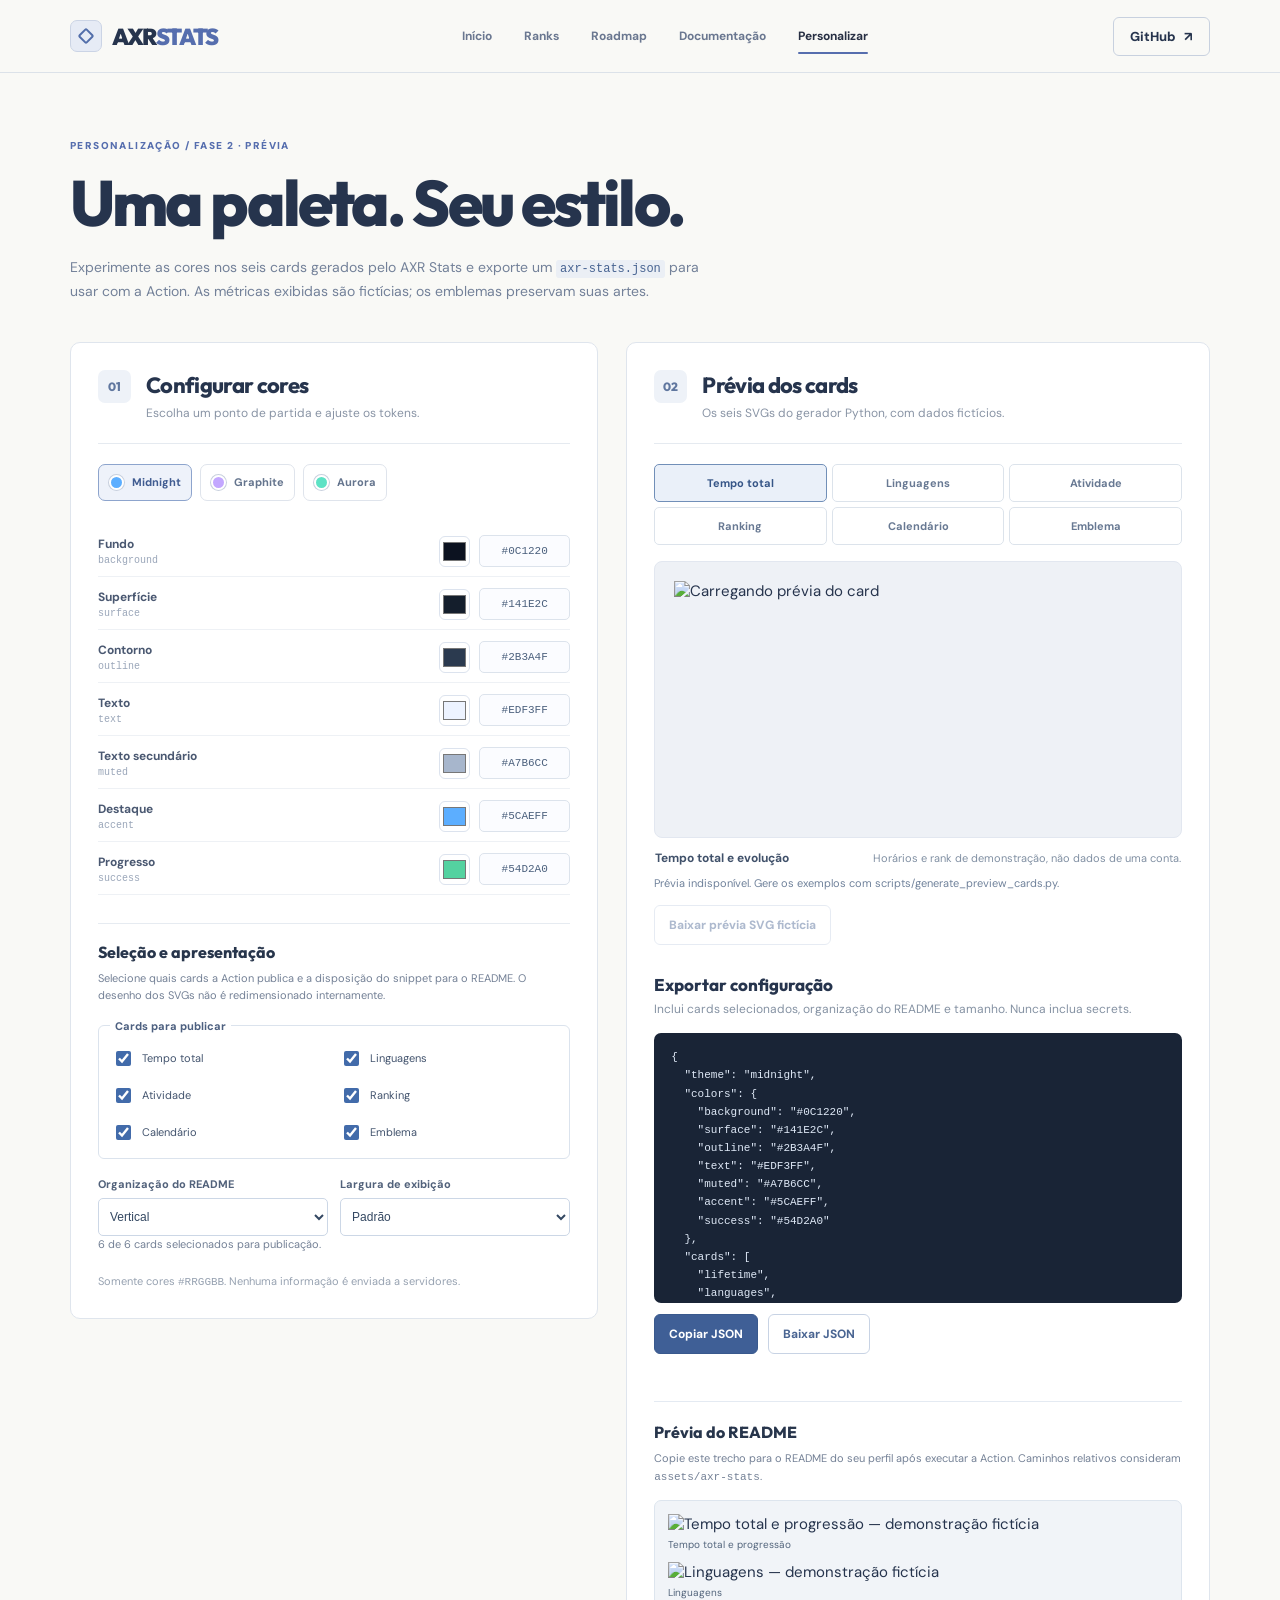
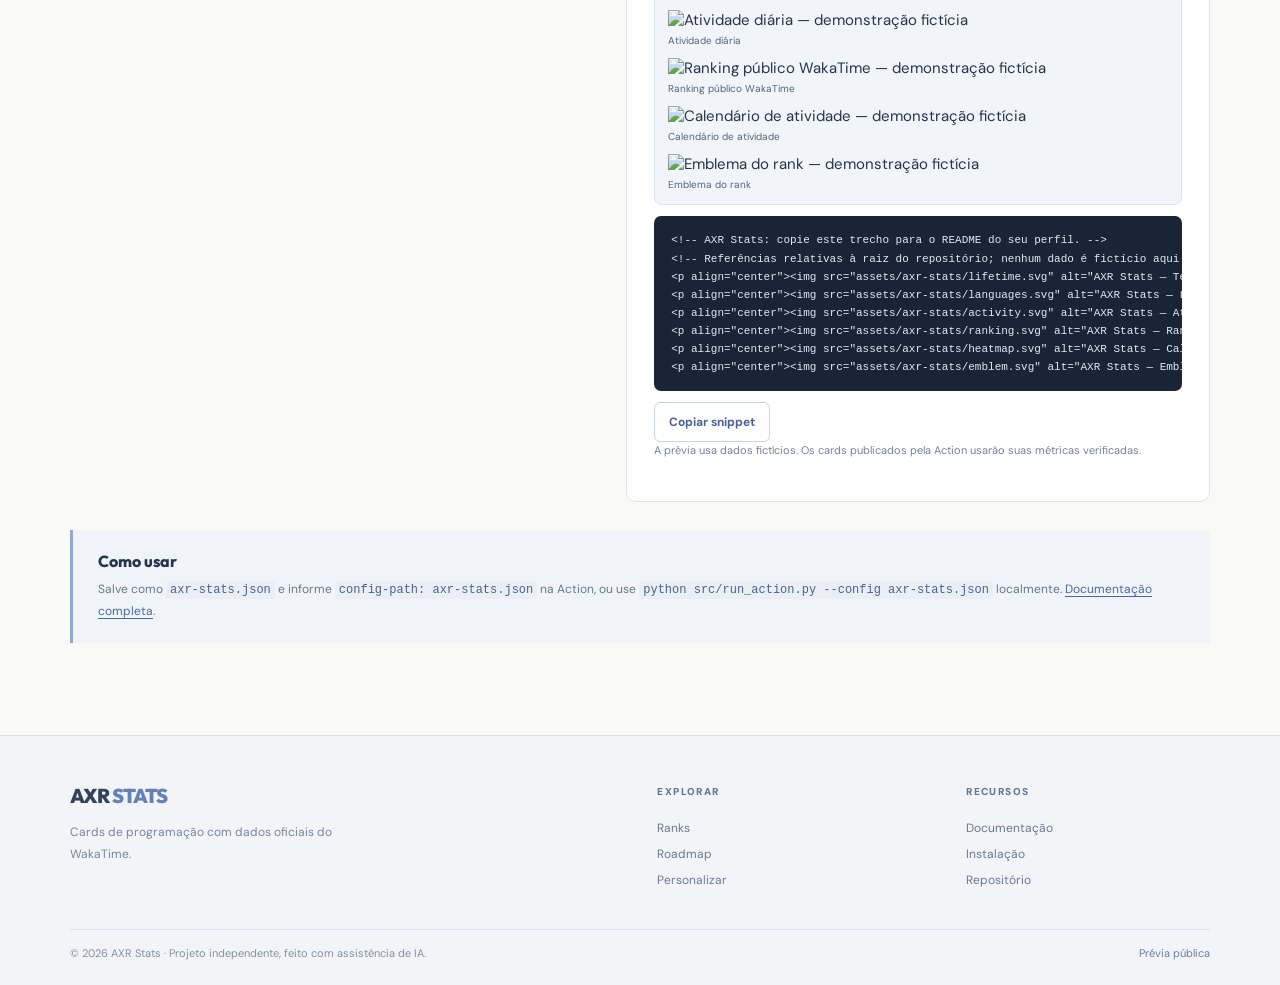
==== site/customize/index.html @ efc3c343 "feat(workbench): select publishable cards and preview README layout presets" ====
<!doctype html>
<html lang="pt-BR" data-base="../">
<head>
<meta charset="utf-8"><meta name="viewport" content="width=device-width,initial-scale=1">
<meta name="description" content="Personalize cores dos cards do AXR Stats e exporte um arquivo de configuração local. Sem autenticação.">
<meta name="theme-color" content="#f9f9f6">
<title>Personalizar temas — AXR Stats</title>
<link rel="icon" href="../favicon.svg" type="image/svg+xml">
<link rel="stylesheet" href="../style.css">
<script defer src="../ui.js"></script><script defer src="customize.js"></script><script defer src="preview.js"></script>
</head>
<body class="customize-page">
<a class="skip" href="#conteudo">Ir para o conteúdo</a>
<header class="site-header"><div class="wrap header-inner">
<a href="../" class="brand" aria-label="AXR Stats — início"><span class="brand-symbol" aria-hidden="true"><span></span></span><span>AXR<span class="brand-soft">STATS</span></span></a>
<button class="menu-toggle" type="button" aria-label="Abrir menu" aria-controls="main-nav" aria-expanded="false"><span></span><span></span><span></span></button>
<nav id="main-nav" class="main-nav" aria-label="Navegação principal"><a href="../">Início</a><a href="../#ranks">Ranks</a><a href="../roadmap/">Roadmap</a><a href="../docs/">Documentação</a><a href="./" class="active" aria-current="page">Personalizar</a></nav>
<a class="header-github" href="https://github.com/axrobert/axr-stats" target="_blank" rel="noopener noreferrer">GitHub <span aria-hidden="true">↗</span></a>
</div></header>
<main id="conteudo" class="wrap theme-main">
<div class="theme-intro"><p class="eyebrow">PERSONALIZAÇÃO / FASE 2 · PRÉVIA</p><h1>Uma paleta. Seu estilo.</h1><p>Experimente as cores nos seis cards gerados pelo AXR Stats e exporte um <code>axr-stats.json</code> para usar com a Action. As métricas exibidas são fictícias; os emblemas preservam suas artes.</p></div>
<div class="theme-workbench">
<section class="theme-editor" aria-labelledby="theme-editor-heading">
<div class="theme-panel-heading"><span class="theme-index">01</span><div><h2 id="theme-editor-heading">Configurar cores</h2><p>Escolha um ponto de partida e ajuste os tokens.</p></div></div>
<div class="theme-presets" role="group" aria-label="Paleta inicial">
<button type="button" class="theme-preset is-selected" data-theme="midnight" aria-pressed="true"><span class="theme-preset-mark mark-midnight"></span>Midnight</button>
<button type="button" class="theme-preset" data-theme="graphite" aria-pressed="false"><span class="theme-preset-mark mark-graphite"></span>Graphite</button>
<button type="button" class="theme-preset" data-theme="aurora" aria-pressed="false"><span class="theme-preset-mark mark-aurora"></span>Aurora</button>
</div>
<div class="theme-colors" id="theme-colors">
<div class="theme-field"><label for="token-background">Fundo <code>background</code></label><div><input id="token-background" type="color" data-color="background" value="#0c1220"><input type="text" data-hex="background" value="#0C1220" maxlength="7" pattern="#[0-9a-fA-F]{6}" spellcheck="false" aria-label="Fundo hexadecimal"></div></div>
<div class="theme-field"><label for="token-surface">Superfície <code>surface</code></label><div><input id="token-surface" type="color" data-color="surface" value="#141e2c"><input type="text" data-hex="surface" value="#141E2C" maxlength="7" pattern="#[0-9a-fA-F]{6}" spellcheck="false" aria-label="Superfície hexadecimal"></div></div>
<div class="theme-field"><label for="token-outline">Contorno <code>outline</code></label><div><input id="token-outline" type="color" data-color="outline" value="#2b3a4f"><input type="text" data-hex="outline" value="#2B3A4F" maxlength="7" pattern="#[0-9a-fA-F]{6}" spellcheck="false" aria-label="Contorno hexadecimal"></div></div>
<div class="theme-field"><label for="token-text">Texto <code>text</code></label><div><input id="token-text" type="color" data-color="text" value="#edf3ff"><input type="text" data-hex="text" value="#EDF3FF" maxlength="7" pattern="#[0-9a-fA-F]{6}" spellcheck="false" aria-label="Texto hexadecimal"></div></div>
<div class="theme-field"><label for="token-muted">Texto secundário <code>muted</code></label><div><input id="token-muted" type="color" data-color="muted" value="#a7b6cc"><input type="text" data-hex="muted" value="#A7B6CC" maxlength="7" pattern="#[0-9a-fA-F]{6}" spellcheck="false" aria-label="Texto secundário hexadecimal"></div></div>
<div class="theme-field"><label for="token-accent">Destaque <code>accent</code></label><div><input id="token-accent" type="color" data-color="accent" value="#5caeff"><input type="text" data-hex="accent" value="#5CAEFF" maxlength="7" pattern="#[0-9a-fA-F]{6}" spellcheck="false" aria-label="Destaque hexadecimal"></div></div>
<div class="theme-field"><label for="token-success">Progresso <code>success</code></label><div><input id="token-success" type="color" data-color="success" value="#54d2a0"><input type="text" data-hex="success" value="#54D2A0" maxlength="7" pattern="#[0-9a-fA-F]{6}" spellcheck="false" aria-label="Progresso hexadecimal"></div></div>
</div>
<section class="theme-output-controls" aria-labelledby="theme-output-title">
<h3 id="theme-output-title">Seleção e apresentação</h3>
<p>Selecione quais cards a Action publica e a disposição do snippet para o README. O desenho dos SVGs não é redimensionado internamente.</p>
<fieldset class="theme-card-choices"><legend>Cards para publicar</legend>
<label><input type="checkbox" data-include-card="lifetime" checked> Tempo total</label>
<label><input type="checkbox" data-include-card="languages" checked> Linguagens</label>
<label><input type="checkbox" data-include-card="activity" checked> Atividade</label>
<label><input type="checkbox" data-include-card="ranking" checked> Ranking</label>
<label><input type="checkbox" data-include-card="heatmap" checked> Calendário</label>
<label><input type="checkbox" data-include-card="emblem" checked> Emblema</label>
</fieldset>
<div class="theme-layout-options">
<label for="theme-layout">Organização do README<select id="theme-layout"><option value="stacked">Vertical</option><option value="paired">Duas colunas</option></select></label>
<label for="theme-size">Largura de exibição<select id="theme-size"><option value="compact">Compacto</option><option value="standard" selected>Padrão</option><option value="large">Amplo</option></select></label>
</div>
<p class="theme-selection-feedback" id="theme-selection-feedback" role="status" aria-live="polite"></p>
</section>
<p class="theme-help">Somente cores <code>#RRGGBB</code>. Nenhuma informação é enviada a servidores.</p>
</section>
<section class="theme-preview-section" aria-labelledby="theme-preview-heading">
<div class="theme-panel-heading"><span class="theme-index">02</span><div><h2 id="theme-preview-heading">Prévia dos cards</h2><p>Os seis SVGs do gerador Python, com dados fictícios.</p></div></div>
<div class="theme-card-selector" role="group" aria-label="Selecionar card para prévia">
<button type="button" data-preview-card="lifetime" class="is-selected" aria-pressed="true">Tempo total</button>
<button type="button" data-preview-card="languages" aria-pressed="false">Linguagens</button>
<button type="button" data-preview-card="activity" aria-pressed="false">Atividade</button>
<button type="button" data-preview-card="ranking" aria-pressed="false">Ranking</button>
<button type="button" data-preview-card="heatmap" aria-pressed="false">Calendário</button>
<button type="button" data-preview-card="emblem" aria-pressed="false">Emblema</button>
</div>
<figure class="theme-real-preview">
<div class="theme-canvas theme-real-canvas" id="theme-canvas">
<img id="theme-preview-image" alt="Carregando prévia do card" width="700" height="340" aria-busy="true">
</div>
<figcaption><strong id="theme-preview-name">Tempo total e evolução</strong><span id="theme-preview-note">Horários e rank de demonstração, não dados de uma conta.</span></figcaption>
</figure>
<p class="theme-preview-status" id="theme-preview-message" role="status" aria-live="polite">Carregando prévias geradas pelo Python...</p>
<button type="button" id="download-preview" class="theme-secondary" disabled>Baixar prévia SVG fictícia</button>
<div class="theme-export">
<div><h3>Exportar configuração</h3><p>Inclui cards selecionados, organização do README e tamanho. Nunca inclua secrets.</p></div>
<pre><code id="theme-json" aria-label="Arquivo JSON da paleta">{"theme":"midnight"}</code></pre>
<div class="theme-actions"><button type="button" id="copy-theme" class="theme-primary">Copiar JSON</button><button type="button" id="download-theme" class="theme-secondary">Baixar JSON</button></div>
<p id="theme-feedback" role="status" aria-live="polite" class="theme-feedback"></p>
<div class="theme-readme-output"><h3>Prévia do README</h3><p>Copie este trecho para o README do seu perfil após executar a Action. Caminhos relativos consideram <code>assets/axr-stats</code>.</p><div id="theme-readme-preview" class="theme-readme-preview" aria-label="Composição dos cards selecionados"></div>
<pre><code id="theme-readme-code" aria-label="Snippet para README"></code></pre>
<button id="copy-readme" class="theme-secondary" type="button">Copiar snippet</button>
<p class="theme-help">A prévia usa dados fictícios. Os cards publicados pela Action usarão suas métricas verificadas.</p></div>
</div>
</section>
</div>
<div class="theme-outro"><strong>Como usar</strong><p>Salve como <code>axr-stats.json</code> e informe <code>config-path: axr-stats.json</code> na Action, ou use <code>python src/run_action.py --config axr-stats.json</code> localmente. <a href="../docs/configuration/">Documentação completa</a>.</p></div>
</main>
<footer class="axr-footer" aria-label="Rodapé do AXR Stats"><div class="wrap axr-footer-inner"><section class="axr-footer-about"><a href="../" class="axr-footer-brand">AXR <span>STATS</span></a><p class="axr-footer-lead">Cards de programação com dados oficiais do WakaTime.</p></section><nav class="axr-footer-col" aria-label="Explorar"><h2>Explorar</h2><a href="../#ranks">Ranks</a><a href="../roadmap/">Roadmap</a><a href="./">Personalizar</a></nav><nav class="axr-footer-col" aria-label="Recursos"><h2>Recursos</h2><a href="../docs/">Documentação</a><a href="../docs/installation/">Instalação</a><a href="https://github.com/axrobert/axr-stats">Repositório</a></nav></div><div class="wrap axr-footer-bottom"><span>© 2026 AXR Stats · Projeto independente, feito com assistência de IA.</span><a href="../docs/roadmap/" class="axr-footer-mark">Prévia pública</a></div></footer>
</body></html>
---- site/style.css ----
@import url('https://fonts.googleapis.com/css2?family=DM+Sans:wght@400;500;600;700;800&family=Outfit:wght@400;500;600;700;800;900&display=swap');
/* AXR Stats · CANONICAL STYLESHEET
   Original precedence: base → documentation → editorial refinement → interaction.
   Edit this file; do not reintroduce override layers.
*/

/* ─────────────── site/style.css ─────────────── */
:root{color-scheme:light;--ink:#28344c;--muted:#71809b;--line:#e5eaf3;--blue:#7b92cb;--lavender:#9395cb;--mint:#3cbb9a;--purple:#777bb8;--bg:#f7f9fe;--card:#fff;--shadow:0 18px 44px rgba(64,76,123,.07);font-family:'DM Sans',Arial,system-ui,sans-serif;font-size:15px}
*{box-sizing:border-box}html{scroll-behavior:smooth;scroll-padding-top:85px}body{margin:0;color:var(--ink);background:radial-gradient(ellipse 650px 420px at 15% 28%,rgba(196,212,250,.25),transparent),radial-gradient(ellipse 640px 520px at 90% 55%,rgba(222,204,255,.24),transparent),var(--bg);min-width:320px}a{color:inherit;text-decoration:none}button,input{font:inherit}button{cursor:pointer}.wrap{width:min(1140px,calc(100% - 50px));margin-inline:auto}.sr-only{position:absolute;width:1px;height:1px;padding:0;margin:-1px;overflow:hidden;clip:rect(0,0,0,0);white-space:nowrap;border:0}.skip{position:absolute;top:-100px;left:8px;background:#fff;z-index:100;padding:12px}.skip:focus{top:8px}a:focus-visible,button:focus-visible,input:focus-visible{outline:3px solid #6f84ce;outline-offset:4px}.ambient{pointer-events:none;position:absolute;border-radius:50%;filter:blur(55px);opacity:.3;z-index:-1}.ambient-a{width:340px;height:340px;background:#dae2ff;top:460px;left:-180px}.ambient-b{width:320px;height:320px;background:#e3dcff;top:740px;right:0}
.site-header{background:rgba(255,255,255,.66);border-bottom:1px solid rgba(221,225,237,.65);position:relative;z-index:20;backdrop-filter:blur(15px)}.header-inner{height:84px;display:flex;align-items:center;justify-content:space-between;gap:25px}.brand{display:flex;align-items:center;gap:8px;font:800 23px Outfit,sans-serif;letter-spacing:-.055em;white-space:nowrap}.brand-soft{color:#8496c5}.brand-symbol{display:grid;place-items:center;width:37px;height:37px;background:linear-gradient(145deg,#8299d6,#6e78ab);border-radius:12px;box-shadow:0 6px 15px #9baad750}.brand-symbol span{width:14px;height:14px;border:2px solid white;transform:rotate(45deg);border-radius:2px}.brand-version{font:800 9px 'DM Sans',sans-serif;color:#8694b5;letter-spacing:.12em;border:1px solid #dce3f0;padding:4px 6px;border-radius:6px;margin-left:4px}.main-nav{display:flex;gap:38px;align-items:center;height:100%}.main-nav a{font-weight:700;color:#69748b;position:relative;padding:31px 0;transition:color .18s}.main-nav a:hover,.main-nav a.active{color:#272f43}.main-nav a.active::after{content:'';position:absolute;bottom:21px;left:0;right:0;height:2px;background:#778bba;border-radius:4px}.header-github{border:1px solid #cfd8e9;background:#fff;padding:12px 18px;display:flex;align-items:center;gap:8px;border-radius:999px;font-weight:800;font-size:13px;white-space:nowrap}.header-github svg{width:17px;height:17px}.menu-toggle{display:none}
.hero{padding-top:28px}.hero-stage{min-height:405px;border-radius:26px;background:linear-gradient(120deg,#7c94c8 0%,#9eaddb 50%,#a7bfe8 100%);overflow:hidden;position:relative;color:white;box-shadow:0 16px 38px rgba(126,147,197,.22);isolation:isolate}.hero-stage:before{content:'';position:absolute;inset:0;background:radial-gradient(ellipse at 65% 80%,#b8d5efaa,transparent 55%),linear-gradient(175deg,#ffffff0c,transparent);z-index:-1}.hero-speckles{position:absolute;inset:0;background-image:radial-gradient(#fff 1px,transparent 1px);background-size:33px 36px;opacity:.25;mask-image:linear-gradient(90deg,#000,transparent 80%)}.hero-orb{position:absolute;border-radius:50%;border:1px solid #ffffff30;background:#d7e5ff38}.orb-a{width:550px;height:550px;bottom:-410px;left:-145px}.orb-b{width:550px;height:550px;right:-230px;top:-320px}.hero-copy{position:relative;z-index:5;width:59%;padding:70px 35px 84px 74px}.hero-label{font-size:11px;letter-spacing:.2em;font-weight:800;color:#ecf5ff}.label-flare{font-size:18px;vertical-align:-2px}.hero-copy h1{font:800 clamp(36px,4.3vw,60px)/1.12 Outfit,sans-serif;letter-spacing:-.037em;margin:25px 0 15px;text-wrap:balance;text-shadow:0 2px 10px #6b81b92e}.hero-copy h1 span{color:#f1f8ff}.hero-copy p{font-size:15px;line-height:1.7;max-width:450px;color:#f6faff;min-height:76px}.hero-cta{display:inline-flex;gap:20px;align-items:center;background:#fff;color:#536aa0;font-weight:800;padding:14px 20px;border-radius:999px;font-size:13px;box-shadow:0 7px 18px #5d76aa38;margin-top:10px}.hero-cta:hover{transform:translateY(-2px)}.hero-art{position:absolute;right:6%;top:17px;bottom:30px;width:39%;display:grid;place-items:center}.hero-medal{position:relative;z-index:2;width:min(84%,330px);height:auto;max-height:330px;object-fit:contain;filter:drop-shadow(0 18px 20px #435e8750);animation:medal-float 6s ease-in-out infinite}.orbit{position:absolute;border:1px solid rgba(255,255,255,.3);border-radius:50%}.orbit-outer{width:340px;height:340px}.orbit-inner{width:268px;height:268px}.orbit-star{position:absolute;color:white;z-index:3}.star-one{left:7%;top:14%;font-size:31px}.star-two{right:10%;top:22%;font-size:45px}.star-three{bottom:18%;left:14%;font-size:16px}.hero-mini{position:absolute;display:grid;place-items:center;width:87px;height:87px;background:rgba(255,255,255,.25);border:1px solid #ffffff75;backdrop-filter:blur(10px);border-radius:22px;box-shadow:0 12px 20px #627ca132}.hero-mini img{width:68px;height:68px;object-fit:contain}.mini-one{left:1%;bottom:8%;transform:rotate(-9deg)}.mini-two{right:0;top:9%;transform:rotate(9deg)}.hero-art-caption{position:absolute;bottom:0;right:14%;font-size:10px;letter-spacing:.25em;font-weight:900;color:#eaf2ff}.hero-controls{position:absolute;bottom:25px;left:74px;right:24px;display:flex;align-items:center;gap:15px;z-index:6}.hero-counter{font:800 11px Outfit;letter-spacing:.1em}.slide-dots{display:flex;gap:8px;align-items:center}.slide-dot{width:25px;height:5px;background:#ffffff75;border:0;border-radius:12px;padding:0}.slide-dot.selected{background:white;width:38px}.slide-arrows{margin-left:auto;display:flex;gap:9px}.slide-arrows button{width:35px;height:35px;border-radius:50%;border:1px solid #fff8;background:#ffffff25;color:white;font-size:20px}.slide-arrows button:hover{background:#ffffff55}.hero-facts{display:flex;justify-content:center;align-items:center;gap:32px;padding:21px 0 12px;color:#7583a0;font-size:12px;font-weight:700}.hero-facts>span>span{color:#8e9dd2;font-size:18px;vertical-align:-2px;margin-right:6px}.hero-facts-tag{color:#a2acc4;font-size:11px}
.section-intro{display:flex;justify-content:space-between;align-items:end;gap:25px;margin:0 0 26px}.section-intro h2{font:800 clamp(28px,3.1vw,41px)/1.18 Outfit,sans-serif;margin:6px 0 0;letter-spacing:-.035em}.section-intro>p{max-width:335px;line-height:1.65;font-size:13px;color:var(--muted);margin:0 0 5px}.eyebrow{font-size:10px;letter-spacing:.2em;font-weight:900;color:#8399cd;margin:0}.accent-dot{color:#8b9bd4}.discover{padding-top:68px;padding-bottom:85px}.discovery-grid{display:grid;grid-template-columns:1fr 1fr 1fr;gap:20px}.discovery-column{min-width:0}.panel-heading{display:flex;align-items:baseline;justify-content:space-between;gap:10px;margin-bottom:17px}.panel-heading h3{font:800 22px Outfit;margin:0;letter-spacing:-.02em}.panel-sub{color:#9ca9bf;font-size:11px;white-space:nowrap}.featured-duo{display:grid;grid-template-columns:1fr 1fr;gap:12px}.featured-art{min-width:0;position:relative;display:flex;align-items:center;flex-direction:column;justify-content:center;background:#a9b9e6;border-radius:20px;min-height:211px;overflow:hidden;color:white}.featured-indigo{background:linear-gradient(145deg,#798fc8,#55578b)}.featured-gold{background:linear-gradient(135deg,#e3b6ac,#bc86aa)}.featured-art:before{content:'';position:absolute;inset:0;background:radial-gradient(circle at 40% 45%,#fff7,transparent 67%)}.featured-art img{width:min(90%,135px);height:145px;object-fit:contain;position:relative;filter:drop-shadow(0 9px 9px #49516c44);transition:transform .2s}.featured-art:hover img{transform:scale(1.07)}.featured-index{position:absolute;top:15px;left:15px;font-size:9px;letter-spacing:.18em;font-weight:800}.featured-name{position:relative;font-weight:800;font-size:13px;margin-bottom:6px}.panel-action{display:flex;justify-content:center;align-items:center;gap:12px;margin-top:12px;border-radius:13px;border:1px solid #e6e9f3;background:white;padding:13px;color:#58668b;font-weight:800;font-size:12px;box-shadow:var(--shadow)}.calculator-panel,.quick-panel{background:rgba(255,255,255,.75);padding:21px;border-radius:22px;border:1px solid #e5eaf4;box-shadow:var(--shadow)}.calculator-panel .panel-heading,.quick-panel .panel-heading{margin-bottom:26px}.hours-label{display:block;font-size:12px;color:#6a7590;font-weight:700;margin-bottom:9px}.hours-input-group{display:flex;align-items:center;gap:10px;background:#f1f4fb;border:1px solid #e0e7f4;border-radius:13px;padding:0 13px}.hours-input-group input{border:0;outline-offset:0;background:transparent;min-width:0;width:100%;padding:13px 0;font:800 20px Outfit;color:#44527c}.hours-input-group>span{font-size:12px;color:#8491a9}.quiet{font-size:10px;color:#a2afbf;line-height:1.5}.computed-rank{display:flex;align-items:center;gap:10px;margin-top:15px;padding:8px;background:#eef3fc;border-radius:15px}.computed-rank img{width:74px;height:74px;object-fit:contain}.computed-rank div{display:grid;gap:4px;min-width:0}.computed-rank strong{font:800 20px Outfit}.computed-rank div>span:last-child{font-size:11px;color:#8492ae}.computed-eyebrow{font-size:9px;letter-spacing:.13em;font-weight:900;color:#8f9cc1}.meter-label{display:flex;justify-content:space-between;margin:19px 0 8px;color:#7987a5;font-size:10px;gap:10px}.meter-label strong{color:#687baf}.meter{width:100%;height:7px;border-radius:15px;overflow:hidden;background:#e1e7f1}.meter span{display:block;height:100%;background:linear-gradient(90deg,#8295dc,#79c9bd);border-radius:inherit;transition:width .25s ease}.quick-panel{background:transparent;box-shadow:none;border:0;padding:0}.quick-panel .panel-heading{margin-top:21px;margin-bottom:16px}.quick-link{display:flex;align-items:center;gap:13px;padding:14px 13px;background:white;border-radius:16px;border:1px solid #ebeff7;box-shadow:var(--shadow);margin-bottom:12px}.quick-link:hover{transform:translateY(-2px)}.quick-icon{display:grid;place-items:center;width:49px;height:49px;flex:none;border-radius:13px;font:900 16px Outfit}.quick-icon.blue{color:#6b8bd4;background:#e6effc}.quick-icon.lavender{color:#9879c2;background:#f2ebfc}.quick-icon.mint{color:#43a68d;background:#e2f7f0}.quick-link>span:nth-child(2){display:grid;gap:5px;min-width:0}.quick-link strong{font-size:12px}.quick-link small{font-size:10px;color:#8e9bb0}.quick-arrow{margin-left:auto;color:#a1adc3}
.ranks-section{background:linear-gradient(180deg,#eff2fc 0%,#f3f5fd 100%);padding:75px 0 83px}.rank-toolbar{display:flex;justify-content:space-between;align-items:center;gap:15px;margin:10px 0 20px}.rank-search{display:flex;align-items:center;gap:10px;background:white;border:1px solid #e2e7f0;padding:10px 13px;border-radius:14px;min-width:290px}.rank-search svg{width:17px;height:17px;stroke:#8b9bb9;stroke-width:2;fill:none}.rank-search input{border:0;outline:0;background:transparent;width:100%;font-size:12px;color:#43516d}.rank-count{font-size:12px;color:#8290aa;font-weight:700}.rank-grid{display:grid;grid-template-columns:repeat(4,minmax(0,1fr));gap:18px}.rank-card{background:white;border:1px solid #e4eaf5;border-radius:21px;min-width:0;min-height:258px;padding:17px 10px 21px;display:flex;flex-direction:column;align-items:center;justify-content:center;gap:7px;box-shadow:var(--shadow);transition:transform .2s,border-color .2s;cursor:pointer}.rank-card:hover{transform:translateY(-5px);border-color:#b0bfeb}.rank-card img{width:150px;height:157px;object-fit:contain;filter:drop-shadow(0 9px 8px #8d93b827)}.rank-card .tier{font-size:10px;color:#9ba9c2;letter-spacing:.15em;font-weight:900}.rank-card strong{font:800 18px Outfit}.rank-card small{font-size:12px;color:#8e9bb3}.rank-card[data-hidden="true"]{display:none}.rank-empty{grid-column:1/-1;text-align:center;color:#8895ae;background:white;border:1px dashed #c8d4e5;border-radius:16px;padding:35px}.rank-disclaimer{font-size:12px;color:#96a2b7;margin:20px 0 0}
.cards-section{padding:84px 0}.stats-showcase{display:grid;grid-template-columns:1fr 1fr;gap:20px}.stats-showcase figure{margin:0;background:white;border:1px solid #e5eaf4;box-shadow:var(--shadow);padding:18px;border-radius:20px;min-width:0}.stats-showcase figure.stats-large{grid-column:span 2}.stat-topline{display:flex;justify-content:space-between;gap:8px;align-items:center;color:#95a0b6;font-weight:900;font-size:10px;letter-spacing:.1em}.demo-label{background:#e9eefb;color:#758bbd;border-radius:50px;padding:6px 9px;font-size:9px;letter-spacing:.05em}.stats-showcase img{width:100%;height:auto;display:block;max-height:500px;object-fit:contain;margin:10px 0}.stats-showcase figcaption{font-size:12px;color:#8796ac;text-align:center;padding:6px 0}
.guide-band{background:linear-gradient(135deg,#edf0fa,#f7f9ff);padding:80px 0}.steps-grid{display:grid;grid-template-columns:repeat(3,minmax(0,1fr));gap:18px}.steps-grid article{background:white;padding:24px;border:1px solid #e4eaf5;border-radius:21px;box-shadow:var(--shadow);min-width:0}.step-index{font-size:10px;color:#91a1c0;font-weight:900;letter-spacing:.15em}.step-symbol{display:grid;place-items:center;background:#ecf0fc;color:#8b95c5;border-radius:16px;font-size:28px;width:58px;height:58px;margin:18px 0}.steps-grid h3{font:800 20px Outfit;margin:0 0 8px}.steps-grid p{color:#7b8aa2;font-size:12px;line-height:1.75;min-height:64px}.steps-grid article>a{font-size:12px;color:#6a7fb9;font-weight:800}.steps-grid code{overflow-wrap:anywhere}.install-note{display:flex;align-items:baseline;gap:12px;color:#687998;background:#e7edfc;border:1px solid #d7e2f5;padding:13px 20px;border-radius:15px;margin-top:17px}.install-note p{font-size:12px;line-height:1.6;margin:0}.install-note code{font-weight:800}.final-cta{display:flex;align-items:center;justify-content:space-between;gap:30px;padding-top:80px;padding-bottom:80px}.final-cta h2{font:800 clamp(28px,3.5vw,43px) Outfit;margin:11px 0}.final-cta p{color:#8995ad;line-height:1.6;font-size:13px;max-width:530px}.dark-cta{display:flex;gap:25px;align-items:center;padding:16px 22px;color:#fff;background:#353f5c;border-radius:999px;font-weight:800;font-size:12px;white-space:nowrap}.footer{border-top:1px solid #e3e9f3;background:#fff}.footer-inner{padding-top:28px;padding-bottom:32px;display:flex;align-items:center;justify-content:space-between;gap:20px}.footer strong{font:800 16px Outfit}.footer strong span{color:#8298ce}.footer p{color:#a5afbf;font-size:11px}.footer-links{display:flex;gap:26px;font-size:12px;color:#7787a0;font-weight:700}
.rank-dialog{padding:28px 38px 33px;max-width:min(430px,calc(100% - 24px));width:100%;border:1px solid #dde5f4;border-radius:24px;box-shadow:0 25px 90px #26375b50;text-align:center;color:var(--ink);background:#fff}.rank-dialog::backdrop{background:#1b294a75;backdrop-filter:blur(3px)}.dialog-close{position:absolute;right:15px;top:12px;border:0;border-radius:50%;background:#eff3fa;color:#64718c;font-size:26px;width:36px;height:36px}.dialog-eyebrow{font-size:10px;letter-spacing:.18em;color:#97a4bb;font-weight:900}.rank-dialog img{display:block;width:192px;height:192px;object-fit:contain;margin:4px auto}.rank-dialog h2{font:900 30px Outfit;margin:0 0 8px}.rank-dialog p{color:#7888a2;font-size:13px;line-height:1.7}.dialog-cta{display:inline-block;background:#778bc4;color:white;font-weight:800;font-size:12px;padding:14px 20px;border-radius:999px;margin-top:12px}
@keyframes medal-float{0%,100%{transform:translateY(0)}50%{transform:translateY(-12px)}}
@media(max-width:1050px){.main-nav{gap:18px}.hero-copy{padding-left:43px;width:62%}.hero-controls{left:43px}.hero-art{right:2%;width:40%}.hero-mini{width:65px;height:65px}.hero-mini img{width:55px;height:55px}.orbit-outer{width:280px;height:280px}.orbit-inner{width:230px;height:230px}.discovery-grid{grid-template-columns:1fr 1fr}.quick-panel{grid-column:span 2;display:grid;grid-template-columns:repeat(3,1fr);gap:12px}.quick-panel .panel-heading{grid-column:span 3;margin-top:0;margin-bottom:0}.quick-link{margin:0}.rank-grid{grid-template-columns:repeat(4,1fr)}}
@media(max-width:760px){.wrap{width:min(100% - 30px,1140px)}.header-inner{height:72px}.main-nav{display:none;position:absolute;top:72px;left:0;right:0;background:#fff;padding:12px 25px 23px;box-shadow:0 15px 20px #25345c15;flex-direction:column;align-items:stretch;gap:0}.main-nav.open{display:flex}.main-nav a{padding:12px 0}.main-nav a.active::after{bottom:6px;right:auto;width:36px}.menu-toggle{margin-left:auto;width:42px;height:42px;border:1px solid #dfe4ef;border-radius:10px;background:#fff;display:grid;place-content:center;gap:5px}.menu-toggle span{display:block;width:19px;height:2px;background:#51617d;border-radius:5px}.header-github{padding:10px 12px}.hero-stage{min-height:610px}.hero-copy{width:100%;padding:45px 32px 0}.hero-copy h1{font-size:42px;margin:18px 0 8px}.hero-copy p{min-height:0;max-width:460px}.hero-art{top:auto;bottom:20px;height:245px;right:10%;left:10%;width:80%}.hero-medal{width:210px;max-height:230px}.orbit-outer{width:230px;height:230px}.orbit-inner{width:190px;height:190px}.hero-controls{bottom:20px;left:26px;right:18px}.hero-art-caption{display:none}.hero-mini{width:56px;height:56px}.hero-mini img{width:44px;height:44px}.hero-facts{flex-wrap:wrap;gap:12px 22px}.section-intro{display:block}.section-intro>p{margin-top:12px;max-width:570px}.discovery-grid{grid-template-columns:1fr}.quick-panel{grid-column:span 1;display:block}.quick-panel .panel-heading{margin:18px 0}.quick-link{margin-bottom:10px}.rank-grid{grid-template-columns:repeat(3,1fr);gap:12px}.steps-grid{grid-template-columns:1fr}.steps-grid p{min-height:0}.final-cta{flex-direction:column;align-items:flex-start}.footer-inner{flex-direction:column;align-items:flex-start}.footer-links{flex-wrap:wrap}.stats-showcase{grid-template-columns:1fr}.stats-showcase figure.stats-large{grid-column:span 1}}
@media(max-width:500px){.brand{font-size:20px}.brand-version{display:none}.hero-stage{border-radius:19px;min-height:630px}.hero-copy{padding:40px 21px 0}.hero-copy h1{font-size:36px}.hero-copy p{font-size:13px}.hero-label{font-size:9px}.hero-cta{font-size:12px}.hero-facts{justify-content:flex-start;padding-left:6px;font-size:10px}.hero-facts-tag{display:none}.discover,.cards-section{padding-top:55px;padding-bottom:60px}.ranks-section,.guide-band{padding:58px 0}.rank-grid{grid-template-columns:repeat(2,minmax(0,1fr));gap:10px}.rank-card{padding:10px;min-height:219px}.rank-card img{width:115px;height:120px}.rank-card strong{font-size:16px}.rank-card small{font-size:10px}.rank-toolbar{align-items:stretch;flex-direction:column}.rank-search{min-width:0}.rank-count{text-align:right}.panel-heading h3{font-size:20px}.featured-art{min-height:188px}.featured-art img{height:122px}.stats-showcase figure{padding:10px}.final-cta{padding-top:58px;padding-bottom:58px}}
@media(prefers-reduced-motion:reduce){html{scroll-behavior:auto}*,*:before,*:after{animation:none!important;transition:none!important}}


/* ─────────────── site/docs/docs.css ─────────────── */
/* AXR Stats documentation — intentionally restrained, editorial and accessible */
:root{--doc-text:#28364b;--doc-muted:#7787a2;--doc-outline:#e7ebf3;--doc-paper:#fff;--doc-link:#5269a7}
.docs-body{background:#f8faff;color:var(--doc-text);font-size:14px;line-height:1.75}
.docs-body .site-header{position:sticky;top:0;z-index:30;box-shadow:0 1px 0 #dfe6f1}
.docs-layout{display:grid;grid-template-columns:228px minmax(0,1fr) 188px;gap:42px;width:min(1310px,calc(100% - 64px));margin:0 auto;padding:48px 0 90px;align-items:start}
.docs-sidebar{position:sticky;top:112px;height:calc(100vh - 128px);overflow-y:auto;padding:0 16px 30px 0;border-right:1px solid var(--doc-outline)}
.docs-sidebar-group{margin:0 0 24px}.docs-sidebar h2{margin:0 0 8px;font-size:10px;font-weight:800;letter-spacing:.14em;text-transform:uppercase;color:#99a5be}
.docs-sidebar a{display:flex;align-items:center;padding:7px 11px;border-radius:9px;font-weight:600;font-size:13px;color:#6f7d94;transition:background .15s,color .15s}
.docs-sidebar a:hover{background:#eef2fb;color:#536db5}.docs-sidebar a[aria-current="page"]{background:#e8edf9;color:#536a9c;font-weight:800}
.docs-searchbox{position:relative;margin-bottom:30px}.docs-searchbox input{width:100%;background:#fff;border:1px solid #dfe6f1;border-radius:11px;padding:11px 14px 11px 35px;color:#314461;font-size:12px;outline-offset:2px}
.docs-searchbox:before{content:"⌕";position:absolute;left:13px;top:4px;font-size:23px;color:#90a0bf;pointer-events:none}.docs-search-results{display:none;position:absolute;top:45px;left:0;right:0;z-index:5;background:white;border:1px solid #dce5f3;box-shadow:0 12px 24px #2939501a;border-radius:13px;padding:7px;max-height:300px;overflow:auto}
.docs-search-results.open{display:block}.docs-search-results a{display:block;padding:9px 11px}.docs-search-results strong{display:block;font-size:12px}.docs-search-results span{display:block;color:#8796ae;font-size:11px}
.docs-main{min-width:0;max-width:840px}.docs-breadcrumb{font-size:12px;color:#93a1b5;display:flex;gap:9px;align-items:center;margin:0 0 35px}.docs-breadcrumb a:hover{color:#576fab}.docs-kicker{font-size:11px;letter-spacing:.17em;font-weight:800;color:#8da1d1;text-transform:uppercase;margin:0 0 13px}.docs-main h1{font:800 clamp(32px,4vw,45px)/1.2 Outfit,"Segoe UI",sans-serif;letter-spacing:-.045em;margin:0 0 18px;color:#28364b}.docs-lead{font-size:17px;line-height:1.8;color:#6e7f9b;margin:0 0 37px;max-width:690px}
.docs-content h2{font:800 24px/1.3 Outfit,system-ui,sans-serif;letter-spacing:-.03em;margin:44px 0 14px;padding-top:12px;scroll-margin-top:120px}.docs-content h3{font:750 17px/1.4 Outfit,system-ui,sans-serif;margin:28px 0 12px;scroll-margin-top:120px}
.docs-content p{margin:13px 0;color:#62728c}.docs-content ul,.docs-content ol{padding-left:21px;color:#62728c}.docs-content li{margin:8px 0;padding-left:4px}.docs-content strong{color:#303e54}.docs-content a{color:var(--doc-link);font-weight:700;text-decoration:underline;text-decoration-color:#b5c3e4;text-underline-offset:3px}
.docs-content code{background:#edf1f8;color:#526ca0;border:1px solid #e1e7f4;border-radius:5px;padding:2px 5px;font-size:.89em;overflow-wrap:anywhere}.docs-content pre{margin:17px 0 24px;background:#182335;border:1px solid #293a54;border-radius:14px;color:#ecf2fc;font:13px/1.75 ui-monospace,SFMono-Regular,Consolas,monospace;padding:22px;overflow:auto}
.docs-content pre code{background:transparent;color:inherit;padding:0;border:0;white-space:pre}.code-frame{position:relative}.copy-code{position:absolute;top:11px;right:11px;border:1px solid #52617a;color:#dce8f6;background:#28374f;padding:5px 10px;border-radius:7px;font-size:11px;font-weight:700;z-index:2}.copy-code:hover{background:#39506c}
.docs-callout{background:#eff3fc;border:1px solid #dfe6f5;border-left:3px solid #89a1d1;border-radius:11px;padding:14px 17px;margin:22px 0}.docs-callout p{margin:0;font-size:13px}.docs-callout strong{color:#4e6293}
.docs-warning{border-left-color:#dfab61;background:#fdf7ed;border-top-color:#f2dfc8;border-bottom-color:#f2dfc8;border-right-color:#f2dfc8}.docs-warning strong{color:#936c39}
.docs-table{width:100%;border-collapse:collapse;margin:18px 0 28px;font-size:13px;text-align:left}.docs-table th{background:#eef2f9;color:#455b81;font-size:11px;letter-spacing:.03em}.docs-table th,.docs-table td{padding:11px 13px;border-bottom:1px solid #e3e9f3}.docs-table td{color:#60718e}.docs-table td code{font-size:11px}
.docs-tile-grid{display:grid;grid-template-columns:repeat(2,minmax(0,1fr));gap:14px;margin:25px 0}.docs-tile{display:block;background:#fff;border:1px solid #e3e9f3;border-radius:16px;padding:19px;box-shadow:0 6px 20px #556a9820;text-decoration:none!important}.docs-tile:hover{border-color:#a2b6dd;transform:translateY(-2px)}.docs-tile-symbol{display:inline-grid;place-items:center;width:42px;height:42px;border-radius:12px;background:#e9edfa;color:#647bb3;font-size:20px;margin-bottom:12px}.docs-tile strong{display:block;font-size:15px}.docs-tile p{font-size:12px;margin:5px 0 0}.docs-rank-line{display:grid;grid-template-columns:70px 1fr auto;gap:16px;align-items:center;padding:10px 14px;background:#fff;border:1px solid #e9edf5;border-radius:12px;margin:9px 0}.docs-rank-line img{height:60px;width:66px;object-fit:contain}.docs-rank-line strong{font-size:13px}.docs-rank-line small{display:block;color:#8b9ab2}.docs-rank-line>span:last-child{font-weight:700;color:#788bac}
.docs-pagination{display:flex;gap:12px;margin:54px 0 12px}.docs-pagination a{flex:1;border:1px solid #e0e7f3;background:#fff;border-radius:12px;padding:15px 18px;text-decoration:none;min-width:0}.docs-pagination a:last-child{text-align:right}.docs-pagination small{display:block;color:#99a7bc;font-size:11px}.docs-pagination strong{color:#536b9e;font-size:13px}
.docs-toc{position:sticky;top:119px;border-left:1px solid #e2e8f2;padding-left:16px}.docs-toc h2{font-size:10px;letter-spacing:.14em;color:#a0aac1;margin:0 0 16px;text-transform:uppercase}.docs-toc a{display:block;font-size:11px;color:#8795ac;padding:6px 0;line-height:1.45}.docs-toc a:hover{color:#5573b0}.docs-mobile-nav{display:none}.docs-footer-note{margin-top:36px;font-size:11px;color:#9ba9bf;border-top:1px solid #e8edf5;padding-top:18px}.docs-footer-note a{color:#647ba9}
@media(max-width:1120px){.docs-layout{grid-template-columns:210px minmax(0,1fr);gap:30px}.docs-toc{display:none}}
@media(max-width:760px){.docs-layout{display:block;width:min(100% - 34px,750px);padding:25px 0 65px}.docs-sidebar{position:static;height:auto;display:none;border:1px solid #e1e7f1;padding:18px;border-radius:14px;background:#fff;margin:0 0 28px}.docs-sidebar.open{display:block}.docs-mobile-nav{display:flex;justify-content:space-between;align-items:center;border:1px solid #e0e7f2;background:#fff;width:100%;border-radius:10px;padding:12px 15px;color:#55688d;font-weight:750;margin-bottom:18px}.docs-breadcrumb{margin-bottom:23px}.docs-tile-grid{grid-template-columns:1fr}.docs-main h1{font-size:34px}.docs-lead{font-size:15px}.docs-content pre{font-size:11px}.docs-pagination{flex-direction:column}.docs-pagination a:last-child{text-align:left}}
@media(prefers-reduced-motion:reduce){.docs-tile{transition:none!important}}


/* ─────────────── site/refinement.css ─────────────── */
/*
 * AXR Stats / Interface refinement 01
 * Editorial structure, deliberate edges, calm contrast.
 * Shared by the homepage and documentation.
 */
:root {
  --axr-paper: #f9f9f6;
  --axr-surface: #ffffff;
  --axr-ink: #26344d;
  --axr-subtext: #69768b;
  --axr-line: #dce2e9;
  --axr-line-strong: #c8d1df;
  --axr-blue: #566eae;
  --axr-blue-light: #edf1f8;
  --axr-gold: #b58b55;
  --axr-radius: 9px;
  --axr-shadow: 0 10px 25px rgba(40, 60, 94, .045);
}

html {
  scroll-padding-top: 90px;
}

body {
  background: var(--axr-paper);
  color: var(--axr-ink);
  font-feature-settings: "kern";
  text-rendering: optimizeLegibility;
}

.ambient {
  display: none;
}

::selection {
  background: #dce4f6;
  color: #25395c;
}

a, button, input {
  -webkit-tap-highlight-color: transparent;
}

:focus-visible {
  outline: 2px solid var(--axr-blue);
  outline-offset: 3px;
}

.site-header {
  background: rgba(249, 249, 246, .94);
  backdrop-filter: saturate(120%) blur(12px);
  border-bottom: 1px solid var(--axr-line);
}

.header-inner {
  height: 72px;
}

.brand {
  gap: 10px;
  font-weight: 900;
  letter-spacing: -.06em;
}

.brand-symbol {
  width: 32px;
  height: 32px;
  border: 1px solid #cbd4e5;
  border-radius: 7px;
  background: #e6ebf5;
  box-shadow: none;
}

.brand-symbol span {
  width: 12px;
  height: 12px;
  border-color: #526eaa;
}

.brand-soft {
  color: var(--axr-blue);
}

.brand-version {
  font-size: 9px;
  border-radius: 3px;
  color: #52668d;
  background: #eff2f8;
  border-color: #d8dfec;
}

.main-nav {
  gap: clamp(18px, 3vw, 32px);
}

.main-nav a {
  font-size: 12px;
  font-weight: 700;
  padding-block: 25px;
  color: #6a7790;
}

.main-nav a.active::after {
  bottom: 15px;
  height: 2px;
  background: #566eae;
}

.header-github {
  padding: 10px 16px;
  border-radius: 6px;
  border: 1px solid var(--axr-line-strong);
  box-shadow: none;
  background: transparent;
  transition: border-color .18s ease, background .18s ease;
}

.header-github:hover {
  background: #eef2f9;
  border-color: #aabbd6;
}

.hero {
  padding-top: 27px;
}

.hero-stage {
  min-height: 397px;
  border-radius: 11px;
  box-shadow: none;
  background: linear-gradient(115deg, #7186b7 0%, #90a2c7 70%, #a5b6d4 100%);
  border: 1px solid #8498bf;
}

.hero-stage::before {
  background: linear-gradient(90deg, rgba(23, 43, 87, .09), transparent 58%);
}

.hero-speckles, .hero-orb, .orbit, .orbit-star, .hero-mini, .hero-art-caption {
  display: none;
}

.hero-copy {
  padding: 69px 24px 81px 67px;
  width: 59%;
}

.hero-label {
  font-size: 11px;
  font-weight: 800;
  letter-spacing: .12em;
  color: rgba(255,255,255,.82);
}

.label-flare {
  font-size: 14px;
}

.hero-copy h1 {
  max-width: 520px;
  font-family: Outfit, "Segoe UI", sans-serif;
  font-size: clamp(38px, 4.7vw, 61px);
  letter-spacing: -.045em;
  line-height: 1.12;
  font-weight: 800;
  margin: 22px 0 14px;
  text-shadow: none;
}

.hero-copy h1 span {
  color: #f7f7f1;
}

.hero-copy p {
  max-width: 450px;
  min-height: 0;
  color: #f4f5fb;
  font-size: 14px;
  line-height: 1.85;
}

.hero-cta, .dark-cta, .dialog-cta {
  border-radius: 6px;
  font-weight: 800;
  letter-spacing: .01em;
  box-shadow: none;
  transition: background-color .15s ease, transform .15s ease;
}

.hero-cta {
  color: #3f5a8e;
  padding: 13px 18px;
}

.hero-cta:hover {
  background: #eef1f8;
  transform: translateY(-1px);
}

.hero-art {
  width: 36%;
  right: 6%;
  top: 20px;
  bottom: 12px;
}

.hero-medal {
  filter: drop-shadow(0 15px 17px rgba(36, 50, 93, .26));
  animation: none;
  max-height: 315px;
}

.hero-controls {
  bottom: 19px;
  left: 67px;
}

.slide-dot {
  width: 17px;
  height: 3px;
  border-radius: 2px;
}

.slide-dot.selected {
  width: 27px;
}

.slide-arrows button {
  width: 32px;
  height: 32px;
  border-radius: 5px;
  font-size: 17px;
  background: transparent;
  transition: background .15s ease;
}

.slide-arrows button:hover {
  background: rgba(255, 255, 255, .2);
}

.hero-facts {
  padding: 18px 0 11px;
  border-bottom: 1px solid var(--axr-line);
  color: #747f91;
}

.hero-facts>span>span {
  color: var(--axr-blue);
}

.discover, .cards-section {
  padding-block: 76px 90px;
}

.section-intro {
  margin-bottom: 29px;
  align-items: end;
  gap: 35px;
}

.section-intro h2 {
  font-family: Outfit, "Segoe UI", sans-serif;
  letter-spacing: -.035em;
  font-weight: 750;
  line-height: 1.19;
}

.section-intro>p {
  color: var(--axr-subtext);
  font-size: 13px;
  max-width: 340px;
}

.eyebrow {
  font-size: 10px;
  color: var(--axr-blue);
  letter-spacing: .14em;
}

.accent-dot {
  color: var(--axr-gold);
}

.panel-heading h3 {
  font-size: 19px;
  letter-spacing: -.015em;
}

.panel-sub {
  font-size: 11px;
  color: #8a96a6;
}

.discover .discovery-grid {
  gap: 22px;
}

.featured-duo {
  gap: 10px;
}

.featured-art {
  min-height: 214px;
  border-radius: 7px;
  border: 1px solid rgba(35, 55, 91, .07);
}

.featured-indigo {
  background: #687da9;
}

.featured-gold {
  background: #c79d9b;
}

.featured-art::before {
  background: none;
}

.featured-art img {
  filter: drop-shadow(0 7px 10px rgba(27, 34, 60, .17));
}

.panel-action, .quick-link {
  border-radius: 6px;
  box-shadow: none;
  border-color: var(--axr-line);
}

.panel-action {
  color: #546a9a;
  padding: 13px 14px;
  transition: background-color .15s ease;
}

.panel-action:hover {
  background: #f0f3f8;
}

.calculator-panel {
  background: #fff;
  border-radius: 8px;
  border-color: var(--axr-line);
  box-shadow: none;
  padding: 23px;
}

.quick-panel {
  padding: 0;
}

.quick-panel .panel-heading {
  margin-top: 22px;
}

.hours-input-group {
  border-radius: 5px;
  border-color: var(--axr-line);
  background: #f8f9fb;
}

.hours-input-group:focus-within {
  outline: 2px solid rgba(86, 110, 174, .32);
  outline-offset: 1px;
}

.computed-rank {
  background: #f3f5f9;
  border: 1px solid #e7ebf2;
  border-radius: 5px;
}

.quick-link {
  padding: 13px 12px;
  transition: border-color .15s ease, background .15s ease;
}

.quick-link:hover {
  transform: none;
  border-color: #afbcd1;
  background: #f9fafc;
}

.quick-icon {
  border-radius: 5px;
  width: 44px;
  height: 44px;
  font-size: 14px;
}

.quick-link .quick-arrow {
  font-size: 15px;
  color: #788db2;
}

.ranks-section {
  background: #f0f2f6;
  border-top: 1px solid #e3e8ef;
  border-bottom: 1px solid #e3e8ef;
  padding-block: 78px;
}

.rank-search {
  border-radius: 5px;
  box-shadow: none;
  border-color: #d7dfe9;
  background: #fff;
}

.rank-card {
  min-height: 252px;
  border-radius: 7px;
  border: 1px solid #dfe5ed;
  background: #fff;
  box-shadow: none;
  padding: 20px 11px 17px;
  transition: border-color .15s ease, transform .15s ease;
}

.rank-card:hover {
  transform: translateY(-2px);
  border-color: #8fa6cd;
}

.rank-card:active {
  transform: translateY(0);
}

.rank-card img {
  filter: drop-shadow(0 5px 7px rgba(65, 77, 103, .12));
}

.rank-card .tier {
  color: #8793a7;
  font-size: 10px;
  font-weight: 850;
}

.rank-card strong {
  font-size: 17px;
}

.rank-card small {
  font-size: 12px;
}

.rank-disclaimer {
  font-size: 12px;
  color: #798697;
}

.stats-showcase {
  gap: 18px;
}

.stats-showcase figure {
  border-radius: 7px;
  border-color: var(--axr-line);
  background: #fff;
  box-shadow: none;
  padding: 19px;
}

.stats-showcase img {
  margin: 12px 0;
}

.demo-label {
  border-radius: 3px;
  padding: 4px 7px;
  background: #edf0f5;
  color: #64758f;
}

.guide-band {
  background: #f1f3f7;
  border-block: 1px solid #e4e8ef;
}

.steps-grid article {
  border-radius: 7px;
  box-shadow: none;
  padding: 23px;
  border-color: var(--axr-line);
  border-top: 2px solid #788fbb;
}

.step-index {
  letter-spacing: .12em;
  color: #7389b6;
}

.step-symbol {
  width: 49px;
  height: 49px;
  border-radius: 5px;
  font-size: 23px;
  background: #edf1f8;
}

.install-note {
  border-radius: 5px;
  border-color: #d9e1ed;
  background: #e9edf4;
}

.dark-cta {
  background: #364969;
  padding: 14px 20px;
}

.dark-cta:hover {
  background: #253a5e;
}

.footer {
  border-top-color: var(--axr-line);
  background: #f9f9f6;
}

.footer-links a:hover {
  color: var(--axr-blue);
}

.rank-dialog {
  border-radius: 9px;
  border: 1px solid var(--axr-line-strong);
  box-shadow: 0 30px 80px rgba(25, 38, 65, .2);
}

.rank-dialog::backdrop {
  background: rgba(24, 36, 58, .55);
  backdrop-filter: blur(2px);
}

.dialog-close {
  border-radius: 5px;
}

.dialog-cta {
  border-radius: 5px;
}

/* Documentation: quieter editorial hierarchy and tighter surface vocabulary. */
.docs-body {
  background: var(--axr-paper);
  color: var(--axr-ink);
}

.docs-body .site-header {
  box-shadow: none;
}

.docs-layout {
  gap: 38px;
  padding-top: 46px;
}

.docs-sidebar {
  border-right-color: var(--axr-line);
}

.docs-sidebar a {
  border-radius: 4px;
  padding: 7px 10px;
}

.docs-sidebar a[aria-current="page"] {
  background: #e9edf4;
  color: #435c8b;
  box-shadow: inset 2px 0 0 #6884b7;
}

.docs-sidebar a:hover {
  background: #edf0f6;
}

.docs-searchbox input {
  border-radius: 5px;
  background: #fff;
  border-color: var(--axr-line);
}

.docs-search-results {
  border-radius: 5px;
  box-shadow: var(--axr-shadow);
}

.docs-main h1 {
  letter-spacing: -.038em;
  font-weight: 800;
}

.docs-lead {
  color: #687992;
  font-size: 16px;
}

.docs-content h2 {
  letter-spacing: -.018em;
}

.docs-content h2::before {
  content: "";
  display: inline-block;
  width: 3px;
  height: 20px;
  background: #7a91bf;
  margin-right: 11px;
  transform: translateY(3px);
}

.docs-content pre {
  border-radius: 6px;
  border-color: #2d3c53;
  background: #1d293b;
}

.copy-code {
  border-radius: 4px;
}

.docs-callout {
  border-radius: 5px;
  border: 1px solid #dce4f0;
  border-left: 3px solid #7188b8;
  background: #f0f3f9;
}

.docs-warning {
  background: #f9f4ea;
  border-color: #e7ddcb;
  border-left-color: #b48b51;
}

.docs-table th {
  background: #edf0f5;
  color: #4a5d7f;
}

.docs-tile {
  border-radius: 5px;
  border-color: var(--axr-line);
  box-shadow: none;
  transition: border-color .15s ease;
}

.docs-tile:hover {
  transform: none;
  border-color: #a8b8d0;
}

.docs-tile-symbol {
  border-radius: 5px;
  background: #e9edf5;
}

.docs-rank-line {
  border-radius: 5px;
  border-color: var(--axr-line);
}

.docs-pagination a {
  border-radius: 5px;
  border-color: var(--axr-line);
}

.docs-pagination a:hover {
  background: #f1f3f8;
}

.docs-toc {
  border-left-color: var(--axr-line);
}

/* Intentional component states instead of decorative motion. */
@media (hover: hover) {
  .featured-art:hover img {
    transform: scale(1.035);
  }
}

@media (max-width: 760px) {
  .header-inner {
    height: 70px;
  }

  .hero-copy {
    width: 100%;
    padding: 44px 28px 0;
  }

  .hero-controls {
    left: 28px;
    bottom: 18px;
  }

  .hero-stage {
    min-height: 620px;
  }

  .hero-art {
    top: auto;
    bottom: 42px;
    left: 12%;
    right: 12%;
    width: 76%;
    height: 240px;
  }

  .docs-layout {
    gap: 0;
  }

  .docs-sidebar {
    border-radius: 6px;
  }

  .docs-mobile-nav {
    border-radius: 5px;
  }
}

@media (max-width: 500px) {
  .hero-stage {
    min-height: 630px;
  }

  .hero-copy {
    padding: 37px 21px 0;
  }

  .hero-controls {
    left: 21px;
  }

  .rank-card {
    min-height: 216px;
    padding: 13px 9px;
  }

  .section-intro h2 {
    font-size: 30px;
  }
}

@media (prefers-reduced-motion: reduce) {
  *, *::before, *::after {
    transition-duration: 0.01ms !important;
    animation-duration: 0.01ms !important;
  }
}

/* Roadmap on home: an editorial ledger, not another row of matching cards. */
.project-status {
  padding: 6px 0 70px;
}
.status-titlebar {
  display: flex;
  align-items: center;
  justify-content: space-between;
  gap: 16px;
  margin-bottom: 16px;
}
.status-link {
  color: #526c9c;
  font-size: 12px;
  font-weight: 800;
  text-underline-offset: 3px;
}
.status-link:hover {
  text-decoration: underline;
}
.status-ledger {
  border-top: 2px solid #516b9b;
  border-bottom: 1px solid #dfe5eb;
  background: #f1f3f5;
  display: grid;
  grid-template-columns: minmax(0, .9fr) minmax(0, 1.1fr);
  gap: 44px;
  padding: 32px 42px;
}
.status-ledger-copy {
  position: relative;
  padding-left: 92px;
}
.status-number {
  position: absolute;
  left: 0;
  top: 0;
  color: #5d75a1;
  font: 850 46px/1 Outfit, "Segoe UI", sans-serif;
  letter-spacing: -.06em;
}
.status-number span {
  font-size: 23px;
}
.status-ledger-copy h2 {
  font: 750 26px/1.2 Outfit, "Segoe UI", sans-serif;
  letter-spacing: -.03em;
  margin: 0 0 11px;
}
.status-ledger-copy p {
  color: #6c7889;
  font-size: 13px;
  line-height: 1.75;
  max-width: 340px;
  margin: 0;
}
.status-steps {
  list-style: none;
  padding: 0;
  margin: 0;
}
.status-steps li {
  display: grid;
  grid-template-columns: 36px minmax(0,1fr) auto;
  align-items: center;
  gap: 14px;
  padding: 11px 0;
  border-bottom: 1px solid #dfe4ea;
}
.status-steps li:last-child {
  border-bottom: 0;
}
.status-steps li > span {
  color: #9aa4b5;
  font: 750 13px Outfit, sans-serif;
}
.status-steps strong {
  font-size: 13px;
  display: block;
  font-weight: 800;
}
.status-steps small {
  display: block;
  color: #8290a3;
  font-size: 11px;
  margin-top: 3px;
}
.status-steps b {
  font-size: 10px;
  font-weight: 750;
  color: #8e98a8;
}
.status-steps .complete > span, .status-steps .complete b {
  color: #4a8a72;
}
.status-steps .current > span, .status-steps .current b {
  color: #4b6cab;
}
.docs-header-nav {
  display: flex;
  align-items: center;
  gap: 20px;
  font-size: 12px;
  font-weight: 750;
  color: #65738c;
}
.docs-header-nav a:hover {
  color: #4969a5;
}
@media(max-width:760px) {
  .status-ledger {
    grid-template-columns: 1fr;
    padding: 27px 25px;
    gap: 21px;
  }
  .status-ledger-copy {
    padding-left: 73px;
  }
  .status-number {
    font-size: 38px;
  }
  .status-steps li {
    grid-template-columns: 30px minmax(0,1fr) auto;
    gap: 8px;
  }
  .docs-header-nav {
    gap: 10px;
    font-size: 11px;
  }
}
@media(max-width:480px) {
  .status-titlebar {
    align-items: flex-start;
    flex-direction: column;
  }
  .status-ledger-copy {
    padding-left: 0;
  }
  .status-number {
    position: static;
    display: block;
    margin-bottom: 16px;
  }
}


/* ─────────────── site/ui.css ─────────────── */
/* AXR Stats · interaction and typography layer — restrained by design */
:root{--axr-ease:cubic-bezier(.22,1,.36,1);--axr-duration:320ms}
html{scroll-behavior:smooth;scroll-padding-top:100px}
body{overflow-x:hidden}
.ui-icon{display:inline-block;width:1.1em;height:1.1em;stroke:currentColor;stroke-width:1.8;stroke-linecap:round;stroke-linejoin:round;fill:none;vertical-align:-.17em;flex-shrink:0}
.ui-progress{position:fixed;inset:0 auto auto 0;height:2px;width:0;background:#5d7cb1;z-index:150;pointer-events:none;transform-origin:left;transition:width .1s linear}
.ui-back-top{position:fixed;right:22px;bottom:24px;display:grid;place-items:center;width:41px;height:41px;padding:0;border:1px solid #ccd5e3;border-radius:7px;background:rgba(255,255,255,.96);color:#405981;box-shadow:0 8px 20px rgba(32,48,72,.08);cursor:pointer;z-index:40;opacity:0;visibility:hidden;transform:translateY(9px);transition:opacity .25s,transform .25s,visibility .25s,background-color .2s}
.ui-back-top.is-visible{opacity:1;visibility:visible;transform:translateY(0)}
.ui-back-top:hover{background:#edf1f7}
.ui-back-top .ui-icon{width:19px;height:19px}
.site-header{transition:box-shadow .3s,border-color .3s}
.site-header.is-scrolled{box-shadow:0 5px 21px rgba(33,48,74,.055);border-bottom-color:#d1dae7}
.main-nav a,.docs-header-nav a,.footer-links a,.docs-sidebar a,.docs-toc a,.status-link{transition:color .2s ease,background-color .2s ease,border-color .2s ease}
.hero-cta,.header-github,.dark-cta,.panel-action,.dialog-cta,.rank-card,.featured-art,.quick-link,.docs-pagination a,.docs-tile,.quick-icon,.copy-code,.docs-searchbox input{transition:color .24s var(--axr-ease),background-color .24s var(--axr-ease),border-color .24s var(--axr-ease),transform .32s var(--axr-ease),box-shadow .32s var(--axr-ease)}
.hero-cta:active,.dark-cta:active,.panel-action:active,.header-github:active,.rank-card:active{transform:translateY(1px) scale(.99)}
.hero-medal{transition:opacity .36s ease,transform .45s var(--axr-ease)}
.hero-medal.is-changing{opacity:.28;transform:translateY(7px) scale(.965)}
.hero-copy h1 [data-typing]{display:inline-block;vertical-align:bottom}
.hero-copy h1 [data-typing].is-typing::after{content:"";display:inline-block;vertical-align:-.08em;width:2px;height:.85em;background:rgba(255,255,255,.85);margin-left:4px;animation:axr-caret .8s steps(1,end) infinite}
@keyframes axr-caret{50%{opacity:0}}
[data-reveal]{opacity:1;transform:none}
.js-motion [data-reveal]{opacity:0;transform:translate3d(0,17px,0);transition:opacity .75s var(--axr-ease),transform .75s var(--axr-ease)}
.js-motion [data-reveal].is-revealed{opacity:1;transform:none}
.js-motion [data-reveal]:nth-child(2){transition-delay:50ms}
.js-motion [data-reveal]:nth-child(3){transition-delay:90ms}
.docs-content a:hover,.docs-footer-note a:hover{color:#365b96}
.docs-content h2{scroll-margin-top:110px}
.docs-toc a[aria-current="location"]{color:#455f93;font-weight:750}
.docs-toc a[aria-current="location"]::before{content:"";width:3px;height:12px;background:#667fae;display:inline-block;vertical-align:-2px;margin-left:-17px;margin-right:14px}
.docs-searchbox:focus-within input{border-color:#829ac5;box-shadow:0 0 0 3px rgba(111,141,195,.1)}
.docs-tile-symbol{display:grid;place-items:center}
.docs-tile-symbol .ui-icon{width:21px;height:21px}
.docs-pagination a:hover{border-color:#b9c7db}
.docs-callout{position:relative}
.docs-content pre{position:relative}
.copy-code{display:inline-flex;align-items:center;gap:6px}
.copy-code .ui-icon{width:14px;height:14px}
.docs-mobile-nav .ui-icon{width:17px;height:17px}
.axr-footer{border-top:1px solid #dae1eb;background:#f2f4f7;color:#33435c}
.axr-footer-inner{display:grid;grid-template-columns:minmax(0,1.5fr) repeat(2,minmax(0,.7fr));gap:65px;padding:48px 0 36px}
.axr-footer-brand{font:850 20px/1.15 Outfit,system-ui,sans-serif;letter-spacing:-.05em}
.axr-footer-brand span{color:#6480b4}
.axr-footer-lead{font-size:12px;color:#78869c;line-height:1.8;max-width:290px;margin:14px 0 0}
.axr-footer-col h2{font:850 10px/1.5 'DM Sans',sans-serif;text-transform:uppercase;letter-spacing:.14em;color:#647794;margin:0 0 16px}
.axr-footer-col a{display:flex;gap:8px;align-items:center;font-size:12px;color:#6a7890;padding:5px 0;max-width:max-content;transition:color .2s,transform .2s}
.axr-footer-col a:hover{color:#4569a4;transform:translateX(2px)}
.axr-footer-bottom{border-top:1px solid #dce2ec;display:flex;justify-content:space-between;align-items:center;gap:12px;padding:16px 0 26px;color:#8390a2;font-size:11px}
.axr-footer-bottom a{color:#6b7fa2}
.axr-footer-mark{display:inline-flex;gap:7px;align-items:center}
.axr-footer-mark .ui-icon{width:14px;height:14px}
@media(max-width:760px){.axr-footer-inner{grid-template-columns:repeat(2,minmax(0,1fr));gap:30px 23px;padding:35px 0 27px}.axr-footer-about{grid-column:1/-1}.axr-footer-bottom{align-items:flex-start;flex-direction:column}.ui-back-top{right:15px;bottom:15px}}
@media(prefers-reduced-motion:reduce){html{scroll-behavior:auto!important}*,*::before,*::after{animation-duration:.01ms!important;animation-iteration-count:1!important;transition-duration:.01ms!important;scroll-behavior:auto!important}.js-motion [data-reveal]{opacity:1;transform:none}.hero-copy h1 [data-typing].is-typing::after{animation:none}}


/* ────────────── Visual Foundation · responsive and accessibility QA ────────────── */
:root {
  --axr-space-1: 4px;
  --axr-space-2: 8px;
  --axr-space-3: 12px;
  --axr-space-4: 16px;
  --axr-space-6: 24px;
  --axr-space-8: 32px;
  --axr-space-12: 48px;
  --axr-space-16: 64px;
}
.docs-search-results a.is-active,
.docs-search-results a[aria-selected="true"] {
  background: #e9eef7;
  color: #354f80;
}
.docs-search-results a small {
  display: block;
  margin-top: 5px;
  color: #7989a3;
  line-height: 1.45;
  font-size: 11px;
}
.docs-search-empty {
  padding: 8px 12px;
  margin: 0;
  font-size: 12px;
  color: #71809b;
}
.docs-search-results {
  width: max(100%, 290px);
  max-width: min(440px, calc(100vw - 30px));
}
.docs-searchbox:before {
  content: "";
  width: 14px;
  height: 14px;
  position: absolute;
  top: 14px;
  left: 13px;
  border: 2px solid #90a0bf;
  border-radius: 50%;
}
.docs-searchbox:after {
  content: "";
  position: absolute;
  top: 29px;
  left: 27px;
  width: 7px;
  height: 2px;
  background: #90a0bf;
  transform: rotate(45deg);
  pointer-events: none;
}
.docs-searchbox input { padding-left: 41px; }
.docs-sidebar, .docs-toc { scrollbar-width: thin; }
.docs-content img { max-width: 100%; height: auto; }
.docs-content .docs-table {
  display: block;
  max-width: 100%;
  overflow-x: auto;
  -webkit-overflow-scrolling: touch;
}
.docs-content pre { max-width: 100%; }
.docs-content code { overflow-wrap: anywhere; }
.rank-grid { grid-auto-rows: minmax(220px, auto); }
.rank-card { width: 100%; }
.rank-card img { flex: 0 0 auto; }
.docs-body .header-inner { min-width: 0; }
.docs-body .header-github { flex-shrink: 0; }
.docs-main { width: 100%; }
@media (max-width: 760px) {
  .docs-header-nav { display: none; }
  .docs-search-results { width: 100%; }
  .docs-layout { width: min(100% - 32px, 720px); }
  .docs-sidebar { max-height: 70vh; overflow-y: auto; }
  .rank-grid { grid-auto-rows: auto; }
}
@media (max-width: 390px) {
  .docs-body .brand { font-size: 19px; }
  .docs-body .header-github { padding: 9px 11px; font-size: 11px; }
  .docs-content .docs-callout { padding: 12px; }
  .docs-content h2 { font-size: 21px; }
  .docs-rank-line { grid-template-columns: 58px minmax(0, 1fr); gap: 10px; }
  .docs-rank-line img { width: 54px; height: 54px; }
  .docs-rank-line > span:last-child { grid-column: 2; }
  .stats-showcase figure { padding: 10px; }
}

/* Narrow devices: the GitHub CTA, brand and menu must fit within 320px. */
@media (max-width: 480px) {
  .site-header .header-inner { gap: 8px; }
  .site-header .brand { gap: 7px; font-size: 19px; flex-shrink: 1; min-width: 0; }
  .site-header .brand-symbol { flex: 0 0 30px; width: 30px; height: 30px; }
  .site-header .menu-toggle { flex: 0 0 38px; width: 38px; height: 38px; }
  .site-header .header-github { padding: 8px; gap: 4px; font-size: 11px; flex-shrink: 0; }
  .site-header .header-github svg { width: 15px; height: 15px; }
}


/* ━━━━━━━━━━ AXR Stats · bespoke roadmap components ━━━━━━━━━━ */
.rm-page { background: #f9f9f6; color: #273550; }
.rm-page .site-header { background: rgba(249,249,246,.94); }
.rm-page .main-nav a { font-size: 12px; }
.rm-page [id] { scroll-margin-top: 92px; }
.rm-page h1,.rm-page h2,.rm-page h3 { font-family: Outfit, "Segoe UI", sans-serif; letter-spacing: -.035em; }
.rm-page .ui-icon { width: 18px; height: 18px; }
.rm-intro { display:grid;grid-template-columns:minmax(0,1.4fr) minmax(260px,.6fr);gap:50px;align-items:end;padding-top:96px;padding-bottom:98px; }
.rm-intro-main h1 { max-width:640px;font-size:clamp(44px,5.8vw,76px);font-weight:800;line-height:1.045;margin:22px 0 27px; }
.rm-intro-main h1 em { display:block;font-style:normal;color:#5f79a7; }
.rm-intro-main>p:not(.eyebrow) { max-width:540px;font-size:15px;line-height:1.9;color:#758198;margin:0 0 28px; }
.rm-intro-link,.rm-gates-link { display:inline-flex;align-items:center;gap:11px;border-bottom:1px solid #9cacc7;color:#456398;font-size:12px;font-weight:800;padding:0 0 9px;transition:gap .28s var(--axr-ease),color .2s ease; }
.rm-intro-link:hover,.rm-gates-link:hover { gap:17px;color:#243d75; }
.rm-intro-aside { padding:27px 0 0 26px;border-left:1px solid #cfd8e4; }
.rm-aside-label,.rm-overline { display:block;font-size:10px;font-weight:850;letter-spacing:.16em;color:#7485a2; }
.rm-intro-aside strong { display:block;font:800 49px/1.35 Outfit,sans-serif;letter-spacing:-.05em;margin:11px 0 7px;color:#405e92; }
.rm-intro-aside strong span { font-size:17px;letter-spacing:-.03em;color:#64758e; }
.rm-intro-aside p { font-size:13px;color:#7b8798;line-height:1.75;max-width:270px; }
.rm-aside-rule { height:1px;background:#dce2ea;margin:22px 0 16px; }
.rm-aside-note { display:flex;align-items:center;gap:8px;font-size:11px;color:#6c7990;font-weight:700; }
.rm-live-dot { width:7px;height:7px;border-radius:50%;background:#4f9a84;display:inline-block;flex-shrink:0;box-shadow:0 0 0 4px rgba(79,154,132,.13); }

.rm-journey { padding-bottom:99px; }
.rm-journey-header { display:flex;justify-content:space-between;align-items:end;gap:24px;margin-bottom:22px; }
.rm-journey-header h2,.rm-timeline-head h2 { font-size:clamp(27px,3.2vw,40px);line-height:1.15;margin:9px 0 0;font-weight:780; }
.rm-journey-legend { color:#8a94a2;font-size:12px;max-width:225px;text-align:right;line-height:1.6; }
.rm-map { position:relative;min-width:0;overflow:hidden;border:1px solid #263b45;border-radius:16px;background:
 radial-gradient(ellipse 46% 70% at 5% 96%,rgba(36,104,91,.22),transparent),
 radial-gradient(ellipse 42% 76% at 90% 3%,rgba(68,85,116,.19),transparent),
 #111923;
 color:#ecf3f6;padding:36px 34px 24px;isolation:isolate; }
.rm-map::after { content:"";position:absolute;inset:0;z-index:-1;pointer-events:none;opacity:.18;background-image:radial-gradient(#e4fcf3 .7px,transparent .7px);background-size:29px 29px; }
.rm-map-track { position:absolute;left:5%;top:5%;width:90%;height:78%;overflow:visible;pointer-events:none; }
.rm-map-shadow,.rm-map-line { fill:none;stroke-width:3;stroke-linejoin:round;stroke-linecap:round;vector-effect:non-scaling-stroke; }
.rm-map-shadow { stroke:#ffffff1c;stroke-width:10; }
.rm-map-line { stroke:url(#rm-map-gradient);stroke-dasharray:100;stroke-dashoffset:0; }
.rm-map--ready .rm-map-line { stroke-dashoffset:100; }
.rm-map--ready.rm-map--visible .rm-map-line { animation:rm-draw 1.7s var(--axr-ease) .12s both; }
@keyframes rm-draw { to { stroke-dashoffset:0; } }
.rm-map-stages { display:grid;grid-template-columns:repeat(3,minmax(0,1fr));grid-template-rows:198px 176px;gap:4px 16px;list-style:none;padding:0;margin:0; }
.rm-map-stage { position:relative;min-width:0;z-index:1; }
.rm-map-stage:nth-child(1) { grid-column:1;grid-row:1; }
.rm-map-stage:nth-child(2) { grid-column:2;grid-row:1; }
.rm-map-stage:nth-child(3) { grid-column:3;grid-row:1; }
.rm-map-stage:nth-child(4) { grid-column:3;grid-row:2; }
.rm-map-stage:nth-child(5) { grid-column:2;grid-row:2; }
.rm-map-stage a { min-width:0;display:flex;flex-direction:column;align-items:center;text-align:center;padding:11px 8px 8px;gap:7px;outline-offset:4px; }
.rm-map-marker { width:63px;height:63px;display:grid;place-items:center;border-radius:50%;color:#e0eaf0;background:#212a39;border:1px solid #627489;box-shadow:0 0 0 7px #111923,0 9px 15px #0005;transition:transform .27s var(--axr-ease),border-color .25s,box-shadow .25s; }
.rm-map-marker .ui-icon { width:25px;height:25px; }
.rm-map-stage a:hover .rm-map-marker,.rm-map-stage a:focus-visible .rm-map-marker { transform:translateY(-4px);box-shadow:0 0 0 7px #111923,0 9px 24px #0008; }
.rm-map-stage--done .rm-map-marker { color:#c7ffeb;border-color:#67baa7;background:#1c443f; }
.rm-map-stage--active .rm-map-marker { color:#ccdfef;border-color:#8698bd;background:#29364e; }
.rm-map-stage--now .rm-map-marker { color:#fff5d7;border-color:#ddba7f;background:#584732;box-shadow:0 0 0 7px #111923,0 0 26px #d8ad6742; }
.rm-map-stage--future .rm-map-marker { color:#a8b7cb;border-color:#47556a; }
.rm-map-index { font-size:9px;letter-spacing:.12em;font-weight:800;color:#9dafc2;margin-top:7px; }
.rm-map-stage--done .rm-map-index { color:#9ad9c5; }
.rm-map-stage--now .rm-map-index { color:#e4bd80; }
.rm-map-stage strong { font:760 20px/1.1 Outfit,sans-serif;letter-spacing:-.025em;color:#f0f3f9; }
.rm-map-stage small { font-size:11px;line-height:1.55;color:#abb9c9;max-width:170px; }
.rm-map-caption { display:flex;align-items:center;gap:10px;margin-top:2px;padding-top:17px;border-top:1px solid #ffffff21;color:#aebecd;font-size:11px; }
.rm-map-caption strong { color:#f0f2f7; }
.rm-map-caption>span:last-child { margin-left:auto;color:#89acaa; }
.rm-map-footnote { color:#8a96a8;font-size:11px;line-height:1.7;margin:14px 0 0; }
.rm-timeline { padding:13px 0 95px; }
.rm-timeline-head { display:flex;align-items:end;justify-content:space-between;gap:30px;margin-bottom:13px; }
.rm-timeline-head p { font-size:13px;line-height:1.65;color:#7c899c;margin:13px 0 0; }
.rm-filter-group { display:flex;gap:4px;border:1px solid #dfe5ec;background:#f0f2f5;padding:5px;border-radius:8px;flex-wrap:wrap; }
.rm-filter { background:transparent;border:1px solid transparent;border-radius:5px;color:#7a879a;padding:9px 12px;font-size:11px;font-weight:750;transition:color .2s,background .2s,border-color .2s; }
.rm-filter:hover { color:#4c6694; }
.rm-filter.is-selected { background:#fff;color:#3b5c94;border-color:#d8e0eb;box-shadow:0 1px 3px #2638510c; }
.rm-filter-feedback { font-size:11px;color:#8b96a6;min-height:18px;margin:0 0 23px; }
.rm-milestones { list-style:none;margin:0;padding:0 0 0 65px;max-width:930px; }
.rm-milestone { position:relative;padding:0 0 36px 38px;border-left:1px solid #cbd6e2; }
.rm-milestone:last-child { border-left-color:transparent; }
.rm-milestone[hidden] { display:none; }
.rm-milestone-rail { position:absolute;top:0;left:-23px;display:grid;place-items:center;width:46px;height:46px;border-radius:50%;background:#f8f9f7;border:1px solid #bdcbdb;color:#70829d;box-shadow:0 0 0 6px #f9f9f6; }
.rm-milestone--done .rm-milestone-rail { border-color:#85c4b3;background:#e6f4ee;color:#328570; }
.rm-milestone--active .rm-milestone-rail { border-color:#8da7d4;background:#e7ecf6;color:#4d689e; }
.rm-milestone-body { padding:0 0 19px 0; }
.rm-milestone-meta { display:flex;align-items:center;gap:16px;flex-wrap:wrap;min-height:42px;font-size:10px;letter-spacing:.12em;color:#8a98a9;font-weight:800; }
.rm-status { padding:5px 8px;font-size:10px;font-weight:800;letter-spacing:0;border:1px solid #dce4ea;border-radius:4px;background:#f1f3f7;color:#8792a4; }
.rm-status--done { background:#e6f4ec;border-color:#d0e6da;color:#3e8a73; }
.rm-status--active { background:#eaf0fb;border-color:#d9e2f3;color:#526d9d; }
.rm-milestone h3 { font-size:clamp(23px,2.4vw,31px);margin:5px 0 12px;font-weight:760; }
.rm-milestone-body>p { max-width:660px;color:#748298;font-size:13px;line-height:1.85;margin:0 0 13px; }
.rm-milestone-body>ul { list-style:none;padding:0;margin:15px 0 13px;display:grid;gap:7px; }
.rm-milestone-body li { position:relative;color:#65758e;font-size:12px;line-height:1.6;padding-left:18px; }
.rm-milestone-body li::before { content:"";position:absolute;left:1px;top:.72em;width:6px;height:6px;border-radius:50%;background:#9badc6; }
.rm-milestone--done li::before { background:#72b69e; }
.rm-proof { display:inline-flex;align-items:center;gap:7px;font-size:11px;font-weight:800;color:#5475a9;border-bottom:1px solid #ccd8eb;padding-bottom:5px;margin-top:7px;transition:gap .2s,color .2s; }
.rm-proof:hover { gap:11px;color:#344f80; }
.rm-proof .ui-icon { width:13px;height:13px; }
.rm-gates { display:grid;grid-template-columns:minmax(0,.95fr) minmax(0,1.05fr);gap:60px;padding:42px 0 91px;border-top:1px solid #dce3eb; }
.rm-gates h2 { max-width:475px;font-size:clamp(27px,3.4vw,42px);line-height:1.2;margin:16px 0; }
.rm-gates-copy>p:not(.eyebrow) { color:#79869a;font-size:13px;line-height:1.75;margin:0 0 20px; }
.rm-gates-list { border-top:1px solid #d4dce8;align-self:center; }
.rm-gates-list>a,.rm-gates-list>div { display:grid;align-items:center;grid-template-columns:26px minmax(0,1fr) auto 20px;gap:13px;padding:19px 4px;border-bottom:1px solid #d4dce8;transition:background .2s; }
.rm-gates-list>a:hover { background:#f0f3f8; }
.rm-gates-list strong { font-size:12px; }
.rm-gates-list small { font-size:10px;color:#8996a7; }
.rm-gates-list>a>span:first-child,.rm-gates-list>div>span:first-child { color:#8c9bb0;font-size:11px; }
.rm-gates-list [data-icon] { color:#8298b8; }
.rm-closing { font-size:11px;color:#8a95a6;margin-bottom:35px;line-height:1.6; }
.rm-closing a { color:#536e9e;text-decoration:underline;text-underline-offset:3px; }
.rm-page .menu-toggle { color:#415675; }
.rm-page .site-header .brand-version { flex-shrink:0; }
@media(max-width:980px) {
  .rm-intro { gap:30px;padding-top:66px;padding-bottom:70px; }
  .rm-map { padding:27px 16px 20px; }
  .rm-map-marker { width:53px;height:53px; }
  .rm-map-stage strong { font-size:17px; }
  .rm-map-stage small { font-size:10px; }
  .rm-map-stages { grid-template-rows:184px 171px;gap:4px 3px; }
  .rm-gates-list>a,.rm-gates-list>div { grid-template-columns:22px minmax(0,1fr) 20px; }
  .rm-gates-list small { grid-column:2; }
  .rm-gates-list [data-icon] { grid-column:3;grid-row:1 / span 2; }
}
@media(max-width:760px) {
  .rm-intro { grid-template-columns:1fr;gap:30px;padding-top:56px;padding-bottom:56px; }
  .rm-intro-main h1 { font-size:clamp(40px,8.5vw,55px); }
  .rm-intro-aside { padding:14px 0 14px 23px; }
  .rm-intro-aside strong { font-size:32px; }
  .rm-journey { padding-bottom:70px; }
  .rm-journey-header { align-items:start;flex-direction:column;gap:7px; }
  .rm-journey-legend { text-align:left; }
  .rm-map { padding:25px 22px; }
  .rm-map-track { display:none; }
  .rm-map-stages { display:grid;grid-template-columns:1fr;grid-template-rows:none;gap:0;margin-left:12px;border-left:2px solid #587c84; }
  .rm-map-stage:nth-child(n) { grid-column:auto;grid-row:auto; }
  .rm-map-stage a { flex-direction:row;align-items:center;text-align:left;padding:12px 0 12px 0;gap:11px;flex-wrap:wrap; }
  .rm-map-marker { margin-left:-25px;width:43px;height:43px;flex-shrink:0;box-shadow:0 0 0 5px #111923; }
  .rm-map-marker .ui-icon { width:20px;height:20px; }
  .rm-map-index { order:0;flex:1 1 calc(100% - 62px);margin-top:0;font-size:9px; }
  .rm-map-stage strong { margin-left:34px;order:1;flex:0 0 calc(100% - 40px);font-size:18px; }
  .rm-map-stage small { order:2;margin-left:34px;max-width:none;font-size:11px; }
  .rm-map-caption { gap:8px;flex-wrap:wrap;margin-top:16px; }
  .rm-timeline-head { flex-direction:column;align-items:start;gap:18px; }
  .rm-filter-group { width:100%; }
  .rm-filter { flex:1 0 auto; }
  .rm-milestones { padding-left:24px; }
  .rm-milestone { padding-left:31px; }
  .rm-milestone-rail { left:-19px;width:37px;height:37px; }
  .rm-milestone-rail .ui-icon { width:16px;height:16px; }
  .rm-gates { grid-template-columns:1fr;gap:26px;padding-bottom:55px; }
}
@media(max-width:390px) {
  .rm-map { padding:22px 15px; }
  .rm-intro-main h1 { font-size:40px; }
  .rm-gates-list>a,.rm-gates-list>div { gap:8px; }
  .rm-page .brand-version { display:none; }
  .rm-page .header-github { font-size:11px; }
  .rm-page .header-inner { gap:8px; }
}
@media(prefers-reduced-motion:reduce) {
  .rm-map--ready .rm-map-line { stroke-dashoffset:0; }
  .rm-map--ready.rm-map--visible .rm-map-line { animation:none; }
  .rm-map-stage a:hover .rm-map-marker { transform:none; }
}


/* Compact navigation for intermediate tablet widths (including 768px).
   The extra Roadmap link must not push GitHub CTA outside the viewport. */
@media (min-width:761px) and (max-width:940px) {
  body:not(.docs-body) .site-header .header-inner { height:72px; gap:14px; }
  body:not(.docs-body) .site-header .main-nav {
    display:none; position:absolute; top:72px; left:0; right:0;
    height:auto; background:#fff; padding:13px 28px 21px;
    box-shadow:0 15px 20px #25345c15;
    flex-direction:column;align-items:stretch;gap:0;
  }
  body:not(.docs-body) .site-header .main-nav.open { display:flex; }
  body:not(.docs-body) .site-header .main-nav a { padding:11px 0; }
  body:not(.docs-body) .site-header .menu-toggle {
    margin-left:auto;width:42px;height:42px;border:1px solid #dfe4ef;
    border-radius:9px;background:#fff;display:grid;place-content:center;gap:5px;
  }
  body:not(.docs-body) .site-header .menu-toggle span {
    display:block;width:19px;height:2px;background:#51617d;border-radius:5px;
  }
}

/* Roadmap v2 — robust chronological grid and custom emblems.
   No hand-drawn SVG path: the timeline line anchors precisely to each stage. */
.rm-map-v2{padding:37px 22px 21px;background:#111923;border-color:#314152;}
.rm-map-v2 .rm-map-stages{position:relative;display:grid;grid-template-columns:repeat(5,minmax(0,1fr));grid-template-rows:auto;gap:0;min-height:238px;margin:0;padding:0;}
.rm-map-v2 .rm-map-stages::before{content:"";position:absolute;left:10%;right:10%;top:54px;height:2px;background:linear-gradient(90deg,#57a995 0 22%,#879cc3 42%,#596b81 62%,#465267 100%);pointer-events:none;}
.rm-map-v2 .rm-map-stage:nth-child(n){grid-column:auto;grid-row:auto;min-width:0;}
.rm-map-v2 .rm-map-stage a{display:flex;flex-direction:column;align-items:center;gap:7px;position:relative;text-align:center;padding:0 7px 14px;min-height:222px;}
.rm-map-v2 .rm-map-marker{position:relative;width:112px;height:111px;display:grid;place-items:center;border:0;border-radius:0;background:transparent;box-shadow:none;flex:none;transition:transform .3s var(--axr-ease);}
.rm-map-v2 .rm-map-marker img{display:block;width:112px;height:104px;object-fit:contain;filter:drop-shadow(0 7px 9px rgba(0,0,0,.3));}
.rm-map-v2 .rm-map-stage a:hover .rm-map-marker,.rm-map-v2 .rm-map-stage a:focus-visible .rm-map-marker{box-shadow:none;transform:translateY(-4px);}
.rm-map-v2 .rm-map-index{margin:0;font-size:9px;letter-spacing:.11em;color:#a8bac9;white-space:normal;}
.rm-map-v2 .rm-map-stage--done .rm-map-index{color:#92d8c4;}
.rm-map-v2 .rm-map-stage--active .rm-map-index{color:#aec4ed;}
.rm-map-v2 .rm-map-stage strong{font-size:19px;line-height:1.18;margin:0;min-height:24px;}
.rm-map-v2 .rm-map-stage small{font-size:11px;color:#a6b5c7;line-height:1.5;max-width:158px;}
.rm-map-v2 .rm-map-caption{margin:13px 8px 0;padding-top:19px;}
.rm-map-v2 .rm-map-caption>a{margin-left:auto;color:#94bdb7;font-weight:700;text-decoration:underline;text-underline-offset:4px;}
.rm-map-v2 .rm-map-caption>a:hover{color:#d2efe1;}
.rm-page .rm-intro-main h1 em{display:inline;font-style:normal;}
.rm-page .rm-map-footnote{display:none;}
@media(max-width:1020px){
 .rm-map-v2 .rm-map-stages{grid-template-columns:repeat(5,minmax(0,1fr));}
 .rm-map-v2 .rm-map-marker,.rm-map-v2 .rm-map-marker img{width:88px;height:90px;}
 .rm-map-v2 .rm-map-stages::before{top:43px;}
 .rm-map-v2 .rm-map-stage strong{font-size:16px;}
 .rm-map-v2 .rm-map-stage small{font-size:10px;}
}
@media(max-width:760px){
 .rm-map-v2{padding:25px 19px 20px;}
 .rm-map-v2 .rm-map-stages{display:grid;grid-template-columns:1fr;grid-template-rows:none;min-height:0;margin:0;gap:0;}
 .rm-map-v2 .rm-map-stages::before{left:41px;right:auto;top:37px;bottom:37px;width:2px;height:auto;background:linear-gradient(#62aa9b,#8b9dbd,#4e5c70);}
 .rm-map-v2 .rm-map-stage:nth-child(n){grid-column:1;grid-row:auto;}
 .rm-map-v2 .rm-map-stage a{display:grid;grid-template-columns:82px minmax(0,1fr);grid-template-rows:22px auto auto;align-items:center;text-align:left;min-height:104px;padding:5px 0;gap:2px 15px;}
 .rm-map-v2 .rm-map-marker{grid-row:1/span 3;grid-column:1;width:82px;height:88px;margin:0;}
 .rm-map-v2 .rm-map-marker img{width:82px;height:88px;}
 .rm-map-v2 .rm-map-index{grid-column:2;grid-row:1;font-size:9px;order:initial;}
 .rm-map-v2 .rm-map-stage strong{grid-column:2;grid-row:2;margin:0;min-height:0;flex:auto;font-size:19px;order:initial;}
 .rm-map-v2 .rm-map-stage small{grid-column:2;grid-row:3;margin:0;max-width:none;flex:auto;font-size:11px;order:initial;}
 .rm-map-v2 .rm-map-caption{margin:14px 0 0;flex-wrap:wrap;}
}
@media(prefers-reduced-motion:reduce){.rm-map-v2 .rm-map-marker{transition:none;}}


/* Theme Workbench — interactive, local-only Phase 2 preview */
.customize-page{background:#f9f9f6;}
.theme-main{padding-top:66px;padding-bottom:92px;}
.theme-intro{max-width:790px;margin-bottom:38px;}
.theme-intro h1{font:800 clamp(36px,5vw,64px)/1.12 Outfit,sans-serif;letter-spacing:-.045em;margin:15px 0 16px;}
.theme-intro>p:not(.eyebrow){font-size:14px;color:#738199;line-height:1.75;max-width:640px;}
.theme-intro code,.theme-outro code{font:12px ui-monospace,SFMono-Regular,Consolas,monospace;color:#476391;background:#ebeff5;padding:2px 4px;border-radius:3px;}
.theme-workbench{display:grid;grid-template-columns:minmax(0,.95fr) minmax(0,1.05fr);gap:28px;align-items:start;}
.theme-editor,.theme-preview-section{min-width:0;background:#fff;border:1px solid #dfe5ed;border-radius:10px;padding:27px;}
.theme-panel-heading{display:flex;gap:15px;align-items:start;border-bottom:1px solid #e5eaf0;padding-bottom:21px;margin-bottom:20px;}
.theme-index{display:grid;place-items:center;flex:none;width:33px;height:33px;background:#eef2f8;color:#60779f;border-radius:7px;font:800 12px Outfit,sans-serif;}
.theme-panel-heading h2{font:750 22px Outfit,sans-serif;letter-spacing:-.03em;margin:1px 0 5px;}
.theme-panel-heading p{margin:0;font-size:12px;color:#8994a5;line-height:1.5;}
.theme-presets{display:flex;flex-wrap:wrap;gap:8px;margin-bottom:26px;}
.theme-preset{display:inline-flex;gap:8px;align-items:center;border:1px solid #dfe4ec;border-radius:7px;padding:10px;background:#fff;color:#65758e;font-size:11px;font-weight:750;transition:background .2s,border-color .2s;}
.theme-preset.is-selected{border-color:#8da4cd;background:#eef2fa;color:#405c91;}
.theme-preset-mark{display:block;width:15px;height:15px;border:2px solid #fff;box-shadow:0 0 0 1px #c8d0de;border-radius:50%;}
.mark-midnight{background:#5caeff}.mark-graphite{background:#c3a7ff}.mark-aurora{background:#5de2c5}
.theme-colors{display:grid;gap:3px;}
.theme-field{display:flex;align-items:center;justify-content:space-between;gap:12px;min-height:50px;border-bottom:1px solid #eef1f5;}
.theme-field label{font-size:12px;font-weight:700;color:#4a5871;}
.theme-field label code{display:block;font:10px ui-monospace,monospace;color:#9aa6b9;margin-top:3px;}
.theme-field>div{display:flex;align-items:center;gap:9px;}
.theme-field input[type=color]{width:31px;height:31px;padding:1px;background:transparent;border:1px solid #dce3ee;border-radius:6px;cursor:pointer;}
.theme-field input[data-hex]{width:91px;height:32px;font:11px ui-monospace,Consolas,monospace;text-align:center;color:#4b607d;border:1px solid #dce3ec;border-radius:5px;background:#fbfcff;}
.theme-field input[aria-invalid=true]{border-color:#bd6161;background:#fff1f1;}
.theme-help{font-size:11px;color:#97a2b1;line-height:1.65;margin:18px 0 0;}
.theme-canvas{padding:23px;background:#eef1f6;border:1px solid #e2e7f0;border-radius:8px;}
.theme-card{--preview-background:#0c1220;--preview-surface:#141e2c;--preview-outline:#2b3a4f;--preview-text:#edf3ff;--preview-muted:#a7b6cc;--preview-accent:#5caeff;--preview-success:#54d2a0;background:var(--preview-background);color:var(--preview-text);border:1px solid var(--preview-outline);border-radius:12px;padding:25px 24px;min-height:302px;font-family:'DM Sans',sans-serif;}
.theme-card-top{display:flex;align-items:center;gap:9px;font-size:10px;font-weight:800;letter-spacing:.08em;color:var(--preview-muted);}
.theme-card-top small{margin-left:auto;color:var(--preview-accent);font-size:9px;}
.theme-card-accent{width:3px;height:22px;background:var(--preview-accent);border-radius:3px;}
.theme-card-main{display:flex;gap:22px;align-items:center;margin:29px 0 25px;}
.theme-card-seal{display:grid;place-items:center;width:92px;height:95px;flex:none;background:var(--preview-surface);border:2px solid var(--preview-accent);clip-path:polygon(50% 0%,91% 22%,91% 70%,50% 100%,9% 70%,9% 22%);}
.theme-card-seal span{font:800 24px Outfit;color:var(--preview-accent);}
.theme-card-main>div:last-child{display:grid;gap:7px;}
.theme-card-main small{font-size:10px;color:var(--preview-muted);letter-spacing:.09em;}
.theme-card-main strong{font:800 31px Outfit;color:var(--preview-text);}
.theme-card-main span{font-size:11px;color:var(--preview-muted);}
.theme-card-bars{display:grid;gap:8px;}
.theme-card-bars i{display:block;height:8px;border-radius:5px;background:var(--preview-surface);position:relative;overflow:hidden;}
.theme-card-bars i:before{content:'';position:absolute;inset:0 auto 0 0;width:75%;background:var(--preview-accent);border-radius:inherit;}
.theme-card-bars i:nth-child(2):before{width:55%;background:var(--preview-success);}
.theme-card-bars i:nth-child(3):before{width:36%;}
.theme-card-bottom{display:flex;justify-content:space-between;flex-wrap:wrap;gap:8px;color:var(--preview-muted);font-size:10px;margin-top:19px;}
.theme-export{margin-top:27px;}
.theme-export h3{font:750 17px Outfit;margin:0 0 5px;}
.theme-export p{font-size:12px;color:#8592a3;line-height:1.6;margin:0 0 14px;}
.theme-export pre{padding:15px 17px;background:#192436;color:#dfe9f7;border-radius:7px;max-height:270px;overflow:auto;font:11px/1.65 ui-monospace,Consolas,monospace;white-space:pre;}
.theme-actions{display:flex;flex-wrap:wrap;gap:10px;}
.theme-primary,.theme-secondary{padding:11px 14px;border-radius:6px;font-size:12px;font-weight:750;border:1px solid #39598d;transition:background .2s,color .2s;}
.theme-primary{color:#fff;background:#3f5f96}.theme-primary:hover{background:#314e7d}
.theme-secondary{color:#4a6592;border-color:#c8d3e4;background:#fff}.theme-secondary:hover{background:#eef3fb}
.theme-feedback{min-height:20px;font-size:11px;color:#527765;margin:10px 0 0;}
.theme-outro{margin-top:28px;padding:21px 25px;border-left:3px solid #92a8cc;background:#f0f3f7;}
.theme-outro strong{font:750 16px Outfit;}
.theme-outro p{font-size:12px;color:#66778f;line-height:1.8;margin:7px 0 0;overflow-wrap:anywhere;}
.theme-outro a{color:#496a9f;text-decoration:underline;text-underline-offset:3px;}
@media(max-width:980px){.theme-workbench{gap:17px}.theme-editor,.theme-preview-section{padding:18px}.theme-canvas{padding:12px}}
@media(max-width:760px){.theme-main{padding-top:42px}.theme-workbench{grid-template-columns:1fr}.theme-editor,.theme-preview-section{padding:22px}.theme-canvas{padding:16px}}
@media(max-width:375px){.theme-field label{font-size:11px}.theme-field input[data-hex]{width:80px}.theme-card{padding:16px;min-height:0}.theme-card-main{gap:12px}.theme-card-seal{width:64px;height:73px}.theme-card-main strong{font-size:24px}.theme-card-main span{font-size:10px}}
@media(prefers-reduced-motion:reduce){.theme-preset,.theme-primary,.theme-secondary{transition:none}}


/* Phase 2.1: canonical SVG preview selector; uses production output, not fake HTML bars. */
.theme-card-selector{display:grid;grid-template-columns:repeat(3,minmax(0,1fr));gap:5px;margin:0 0 16px}
.theme-card-selector button{font-size:11px;font-weight:700;min-height:38px;padding:7px 6px;border:1px solid #dce3eb;border-radius:5px;background:#fff;color:#687993;transition:background .17s,border-color .17s,color .17s}
.theme-card-selector button:hover{background:#f0f3f8;color:#456392}
.theme-card-selector button.is-selected{border-color:#718fb8;background:#eaf0f9;color:#365587}
.theme-real-preview{margin:0;min-width:0}
.theme-real-canvas{min-height:245px;display:flex;align-items:center;justify-content:center;padding:19px;background:#eef1f6}
.theme-real-canvas img{max-width:100%;width:100%;height:auto;max-height:480px;object-fit:contain;display:block}
.theme-real-preview figcaption{display:flex;flex-wrap:wrap;align-items:baseline;justify-content:space-between;gap:4px 12px;padding:12px 1px 0}
.theme-real-preview figcaption strong{font-size:12px;color:#40516a}
.theme-real-preview figcaption span{font-size:11px;color:#8190a3;line-height:1.5}
.theme-preview-status{font-size:11px;line-height:1.6;color:#70829b;min-height:18px;margin:9px 0 12px}
#download-preview{margin-bottom:2px}
#download-preview:disabled{opacity:.45;cursor:not-allowed}
.theme-card-selector button:focus-visible,#download-preview:focus-visible{outline:2px solid #476fa7;outline-offset:3px}
@media(max-width:980px){.theme-card-selector{grid-template-columns:repeat(2,minmax(0,1fr))}.theme-real-canvas{min-height:195px;padding:12px}}
@media(max-width:760px){.theme-card-selector{grid-template-columns:repeat(3,minmax(0,1fr))}.theme-real-canvas{min-height:160px}}
@media(max-width:390px){.theme-card-selector{grid-template-columns:repeat(2,minmax(0,1fr))}.theme-real-canvas{padding:8px}.theme-card-selector button{font-size:10px}}
@media(prefers-reduced-motion:reduce){.theme-card-selector button{transition:none}}


/* Phase 2.2: functional card selection and GitHub README composition. */
.theme-output-controls{margin-top:28px;border-top:1px solid #e6ebf1;padding-top:18px}
.theme-output-controls h3,.theme-readme-output h3{font:750 16px Outfit,sans-serif;margin:0 0 8px;color:#27354b}
.theme-output-controls>p,.theme-readme-output>p{color:#748196;font-size:11px;line-height:1.6;margin:0 0 14px}
.theme-card-choices{display:grid;grid-template-columns:repeat(2,minmax(0,1fr));gap:8px;margin:0;padding:11px;border:1px solid #dbe3ed;border-radius:6px}
.theme-card-choices legend{font-size:11px;font-weight:750;color:#4d6080;padding:0 5px}
.theme-card-choices label{display:flex;align-items:center;gap:8px;min-width:0;font-size:11px;color:#43546e;cursor:pointer;padding:4px 2px}
.theme-card-choices input{accent-color:#426baa;flex:none;width:15px;height:15px}
.theme-layout-options{display:grid;grid-template-columns:repeat(2,minmax(0,1fr));gap:12px;margin-top:18px}
.theme-layout-options label{display:grid;gap:7px;color:#52627b;font-size:11px;font-weight:750}
.theme-layout-options select{width:100%;min-width:0;min-height:38px;border:1px solid #ccd7e6;background:#fff;color:#344862;border-radius:5px;padding:7px;font-size:12px}
.theme-selection-feedback{font-size:11px;color:#718198;min-height:18px;margin:12px 0 0}
.theme-readme-output{margin-top:27px;padding-top:20px;border-top:1px solid #e4eaf2}
.theme-readme-preview{display:grid;grid-template-columns:1fr;gap:11px;padding:13px;border:1px solid #dde5ee;border-radius:7px;background:#f1f4f8;max-height:400px;overflow:auto}
.theme-readme-preview.is-paired{grid-template-columns:repeat(2,minmax(0,1fr))}
.theme-readme-preview figure{min-width:0;margin:0;display:grid;gap:4px;align-content:start}
.theme-readme-preview img{display:block;width:100%;max-width:100%;height:auto}
.theme-readme-preview figcaption{font-size:10px;line-height:1.3;color:#53657c}
.theme-readme-output pre{max-height:175px;overflow:auto}
@media(max-width:390px){.theme-card-choices{grid-template-columns:1fr}.theme-layout-options{grid-template-columns:1fr}}
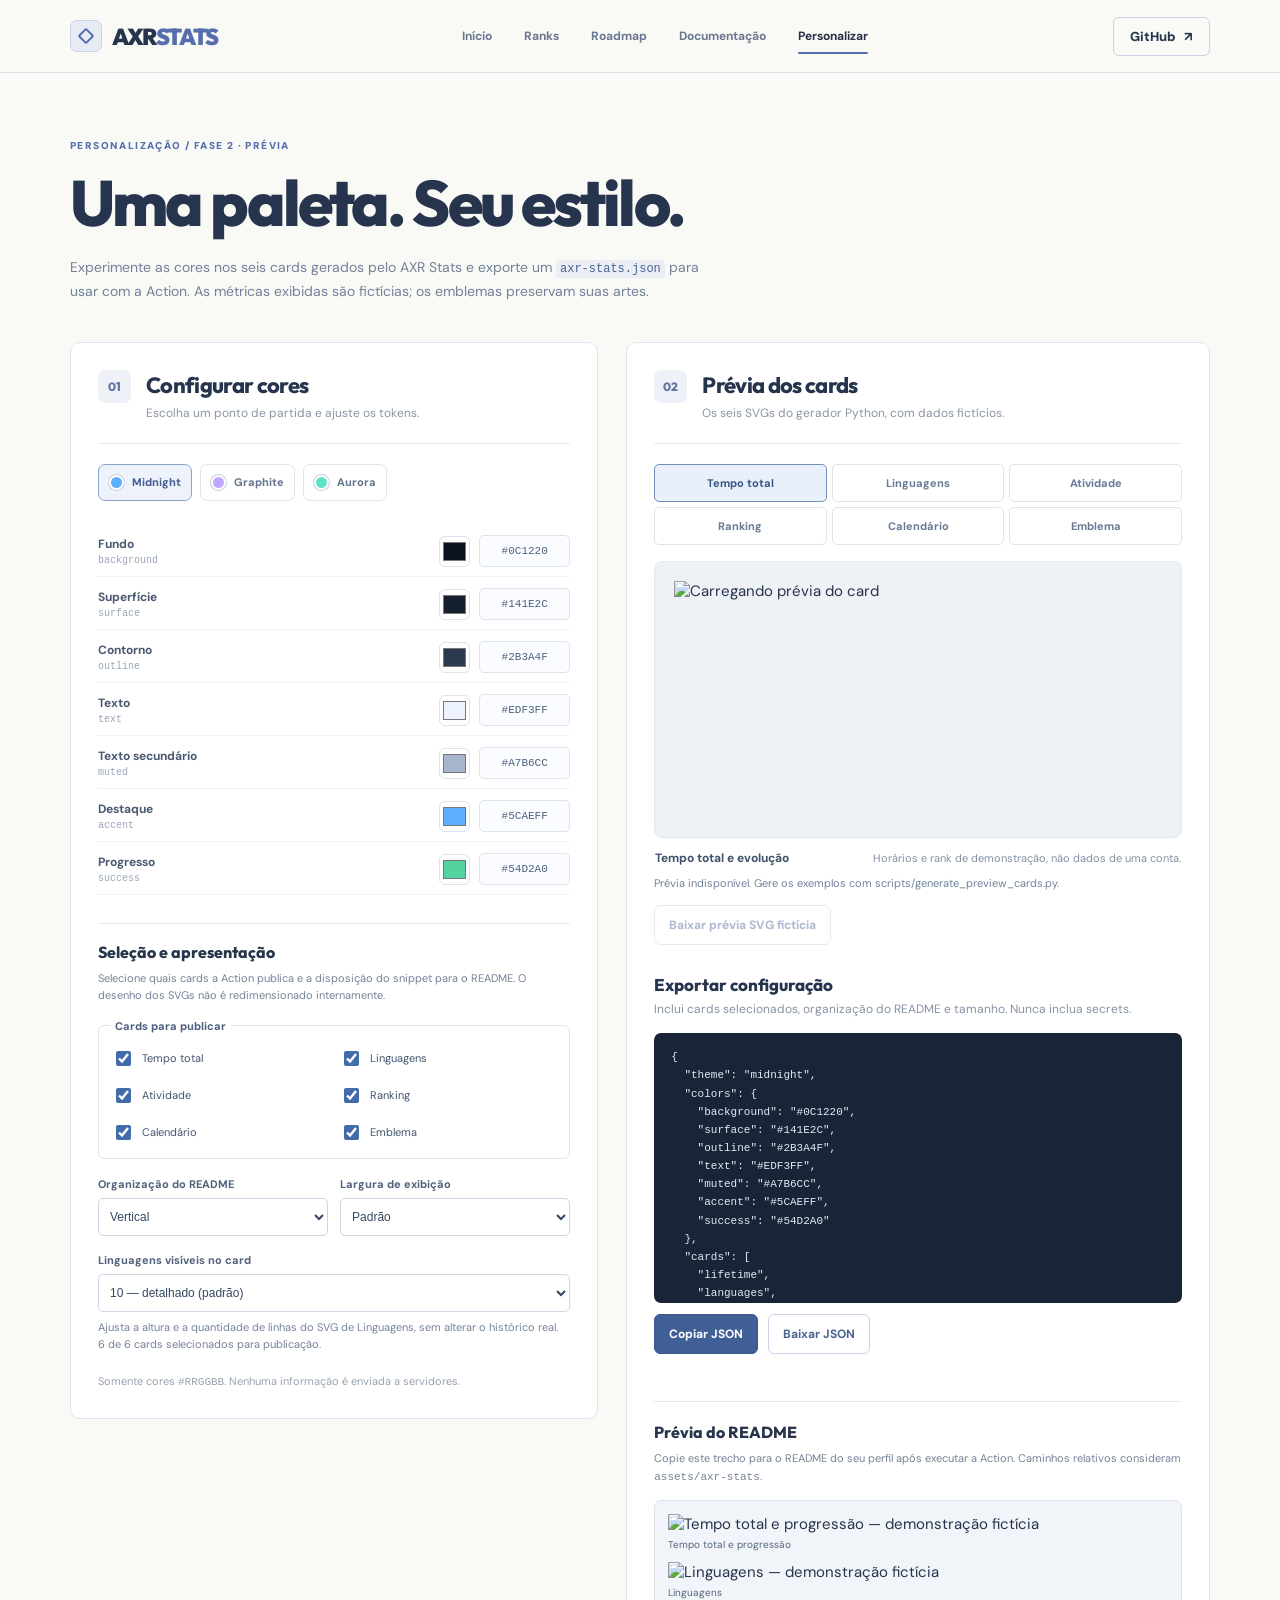
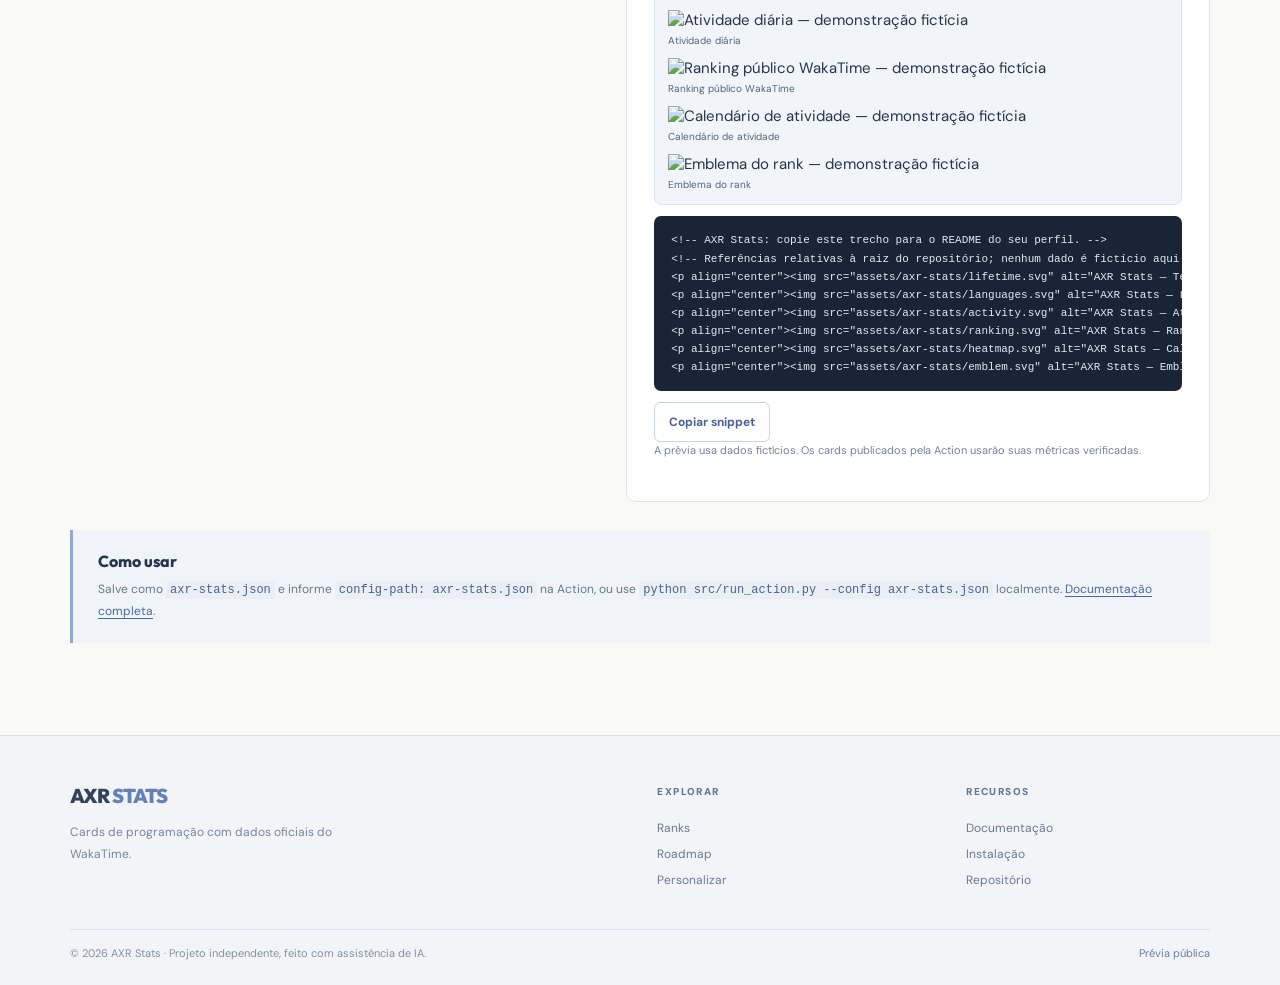
==== commit c182f649: "feat(render): configurable language card density with matching live preview" ====
--- a/site/customize/index.html
+++ b/site/customize/index.html
@@ -51,6 +51,12 @@
 <label for="theme-layout">Organização do README<select id="theme-layout"><option value="stacked">Vertical</option><option value="paired">Duas colunas</option></select></label>
 <label for="theme-size">Largura de exibição<select id="theme-size"><option value="compact">Compacto</option><option value="standard" selected>Padrão</option><option value="large">Amplo</option></select></label>
 </div>
+<div class="theme-layout-options theme-render-options">
+<label for="theme-language-rows">Linguagens visíveis no card
+<select id="theme-language-rows"><option value="5">5 — compacto</option><option value="8">8 — intermediário</option><option value="10" selected>10 — detalhado (padrão)</option></select>
+</label>
+<p>Ajusta a altura e a quantidade de linhas do SVG de Linguagens, sem alterar o histórico real.</p>
+</div>
 <p class="theme-selection-feedback" id="theme-selection-feedback" role="status" aria-live="polite"></p>
 </section>
 <p class="theme-help">Somente cores <code>#RRGGBB</code>. Nenhuma informação é enviada a servidores.</p>
--- a/site/style.css
+++ b/site/style.css
@@ -1434,3 +1434,7 @@
 .theme-readme-preview figcaption{font-size:10px;line-height:1.3;color:#53657c}
 .theme-readme-output pre{max-height:175px;overflow:auto}
 @media(max-width:390px){.theme-card-choices{grid-template-columns:1fr}.theme-layout-options{grid-template-columns:1fr}}
+
+/* Phase 2.3.1: internal language-card density control, consistent with design tokens. */
+.theme-render-options{grid-template-columns:minmax(0,1fr);margin-top:17px;gap:7px}
+.theme-render-options p{font-size:11px;line-height:1.55;color:#75849b;margin:0}
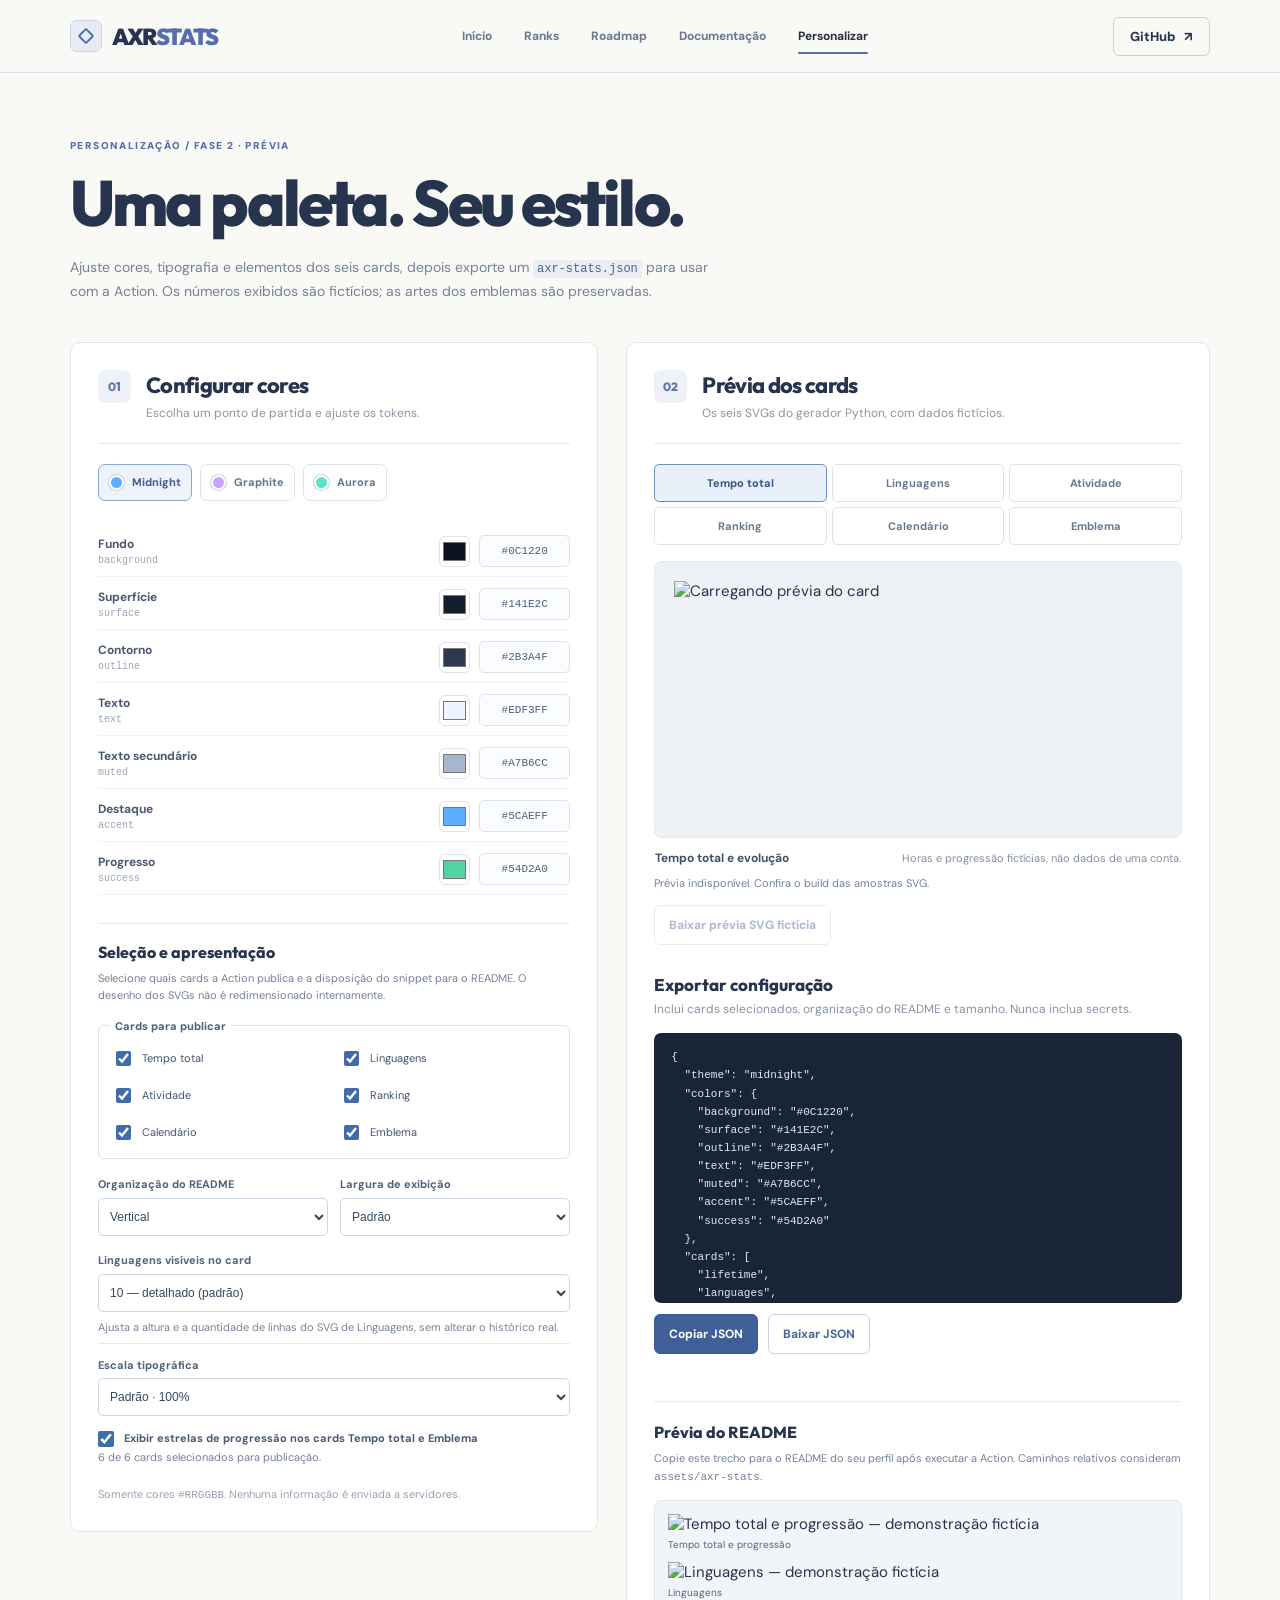
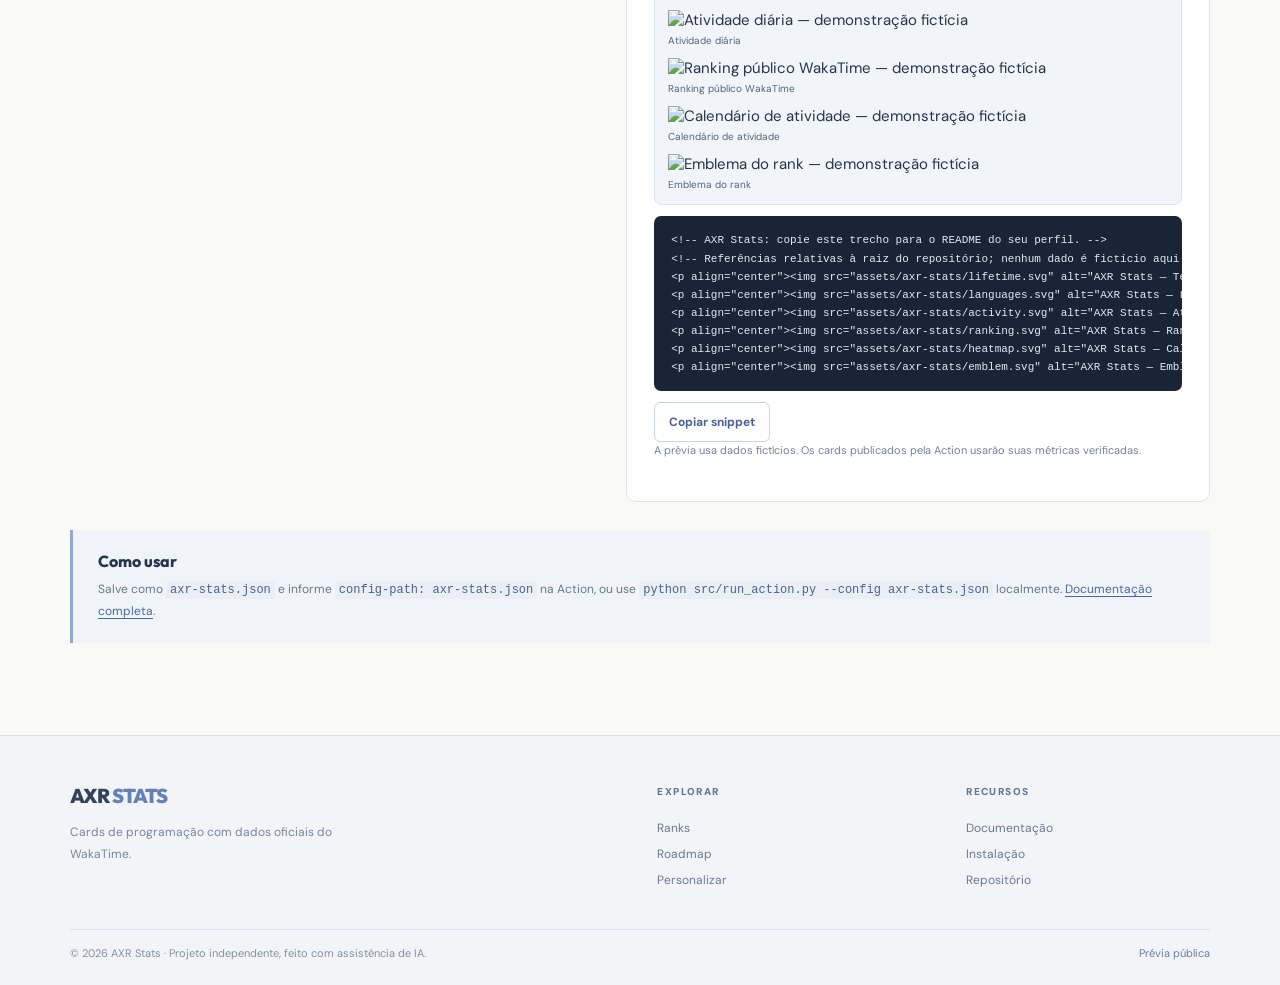
==== commit fef6580c: "feat(workbench): live typography and star controls with lazy SVG fixture loading" ====
--- a/site/customize/index.html
+++ b/site/customize/index.html
@@ -18,7 +18,7 @@
 <a class="header-github" href="https://github.com/axrobert/axr-stats" target="_blank" rel="noopener noreferrer">GitHub <span aria-hidden="true">↗</span></a>
 </div></header>
 <main id="conteudo" class="wrap theme-main">
-<div class="theme-intro"><p class="eyebrow">PERSONALIZAÇÃO / FASE 2 · PRÉVIA</p><h1>Uma paleta. Seu estilo.</h1><p>Experimente as cores nos seis cards gerados pelo AXR Stats e exporte um <code>axr-stats.json</code> para usar com a Action. As métricas exibidas são fictícias; os emblemas preservam suas artes.</p></div>
+<div class="theme-intro"><p class="eyebrow">PERSONALIZAÇÃO / FASE 2 · PRÉVIA</p><h1>Uma paleta. Seu estilo.</h1><p>Ajuste cores, tipografia e elementos dos seis cards, depois exporte um <code>axr-stats.json</code> para usar com a Action. Os números exibidos são fictícios; as artes dos emblemas são preservadas.</p></div>
 <div class="theme-workbench">
 <section class="theme-editor" aria-labelledby="theme-editor-heading">
 <div class="theme-panel-heading"><span class="theme-index">01</span><div><h2 id="theme-editor-heading">Configurar cores</h2><p>Escolha um ponto de partida e ajuste os tokens.</p></div></div>
@@ -56,6 +56,11 @@
 <select id="theme-language-rows"><option value="5">5 — compacto</option><option value="8">8 — intermediário</option><option value="10" selected>10 — detalhado (padrão)</option></select>
 </label>
 <p>Ajusta a altura e a quantidade de linhas do SVG de Linguagens, sem alterar o histórico real.</p>
+<div class="theme-advanced-controls" aria-label="Opções de renderização">
+<label for="theme-typography">Escala tipográfica
+<select id="theme-typography"><option value="compact">Compacta · 90%</option><option value="standard" selected>Padrão · 100%</option><option value="large">Ampliada · 108%</option></select></label>
+<label class="theme-toggle" for="theme-rank-stars"><input id="theme-rank-stars" type="checkbox" checked><span>Exibir estrelas de progressão nos cards Tempo total e Emblema</span></label>
+</div>
 </div>
 <p class="theme-selection-feedback" id="theme-selection-feedback" role="status" aria-live="polite"></p>
 </section>
--- a/site/style.css
+++ b/site/style.css
@@ -1438,3 +1438,12 @@
 /* Phase 2.3.1: internal language-card density control, consistent with design tokens. */
 .theme-render-options{grid-template-columns:minmax(0,1fr);margin-top:17px;gap:7px}
 .theme-render-options p{font-size:11px;line-height:1.55;color:#75849b;margin:0}
+
+
+/* Phase 2.3.2 — typography and optional ornament settings. */
+.theme-advanced-controls{display:grid;gap:14px;padding:14px 0 2px;border-top:1px solid #e4eaf2}
+.theme-advanced-controls>label:not(.theme-toggle){display:grid;gap:6px;font-size:11px;font-weight:750;color:#52627b}
+.theme-advanced-controls select{width:100%;min-height:38px;background:#fff;color:#344862;border:1px solid #ccd7e6;border-radius:5px;padding:7px;font-size:12px}
+.theme-advanced-controls .theme-toggle{display:flex;gap:10px;align-items:flex-start;color:#4a5d76;font-size:11px;line-height:1.5;cursor:pointer}
+.theme-toggle input{flex:none;accent-color:#426baa;width:16px;height:16px;margin:1px 0 0}
+.theme-advanced-controls :is(select,input):focus-visible{outline:2px solid #476fa7;outline-offset:3px}
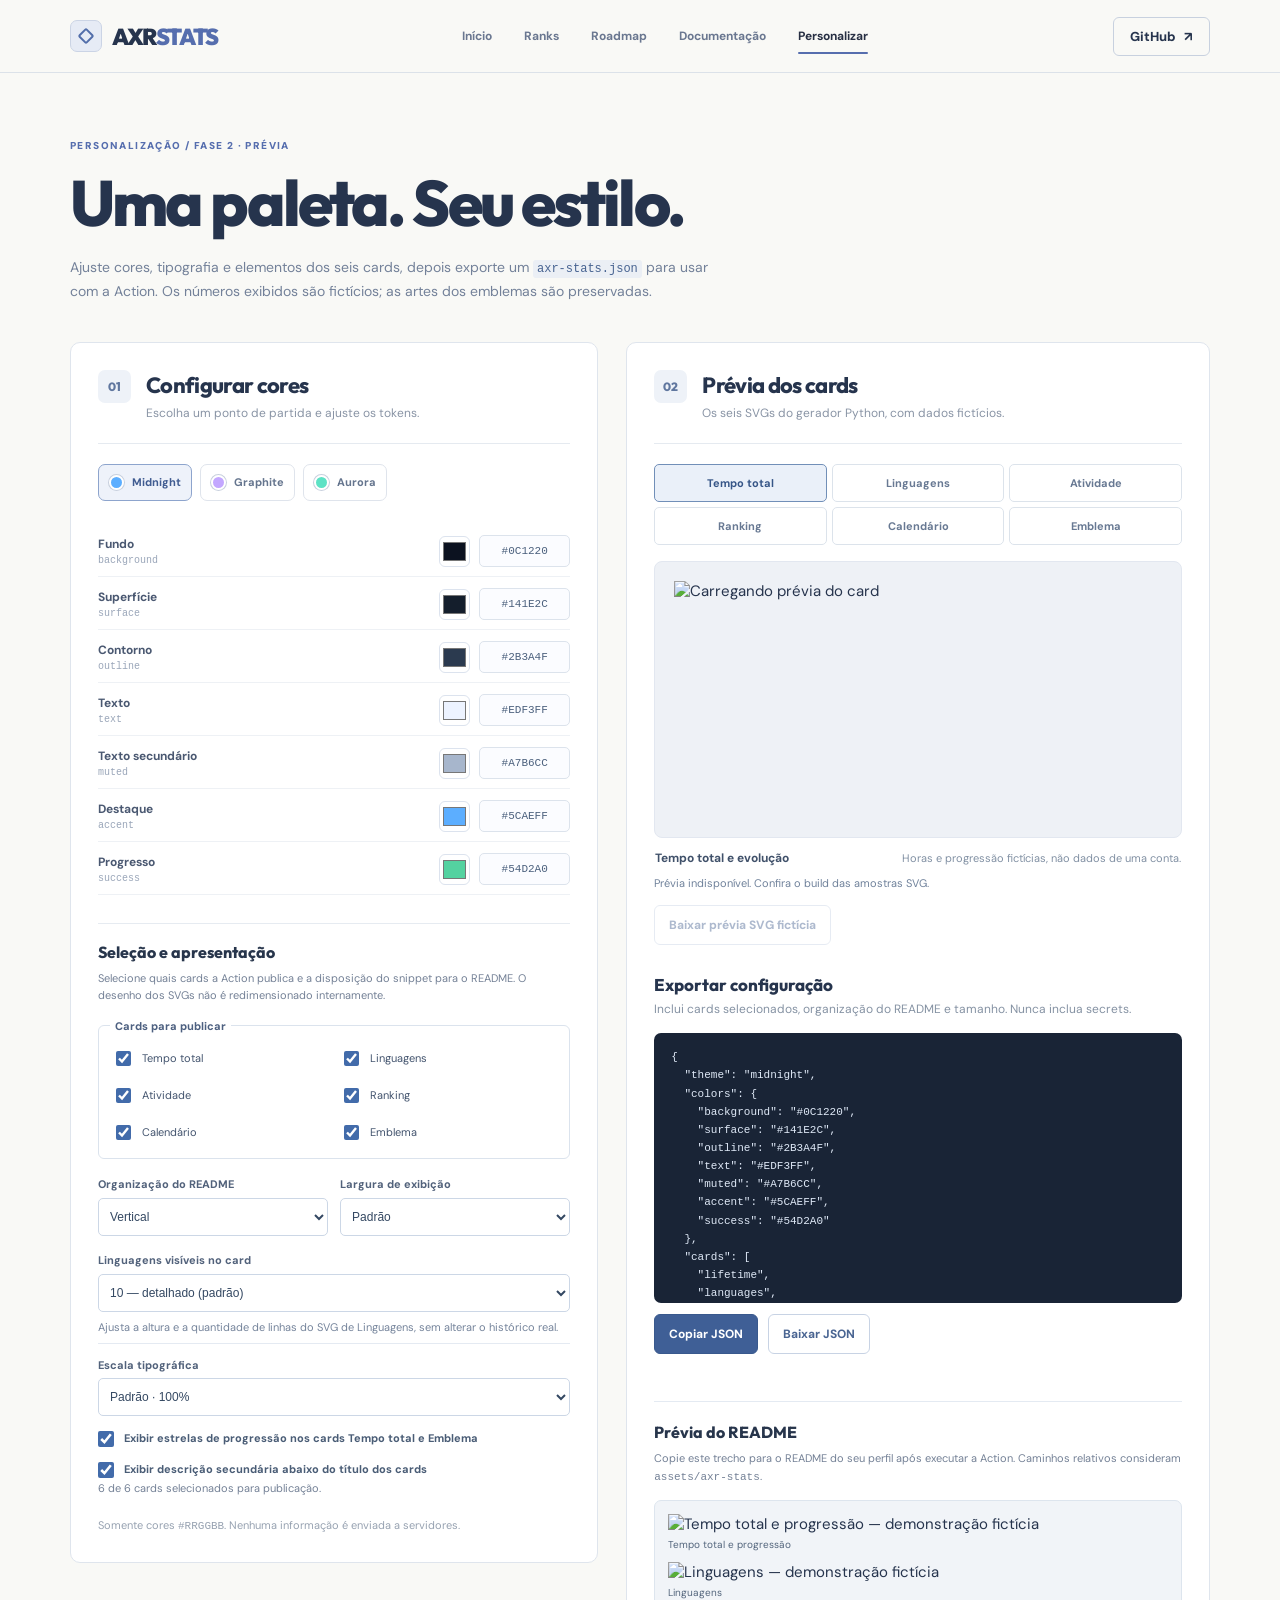
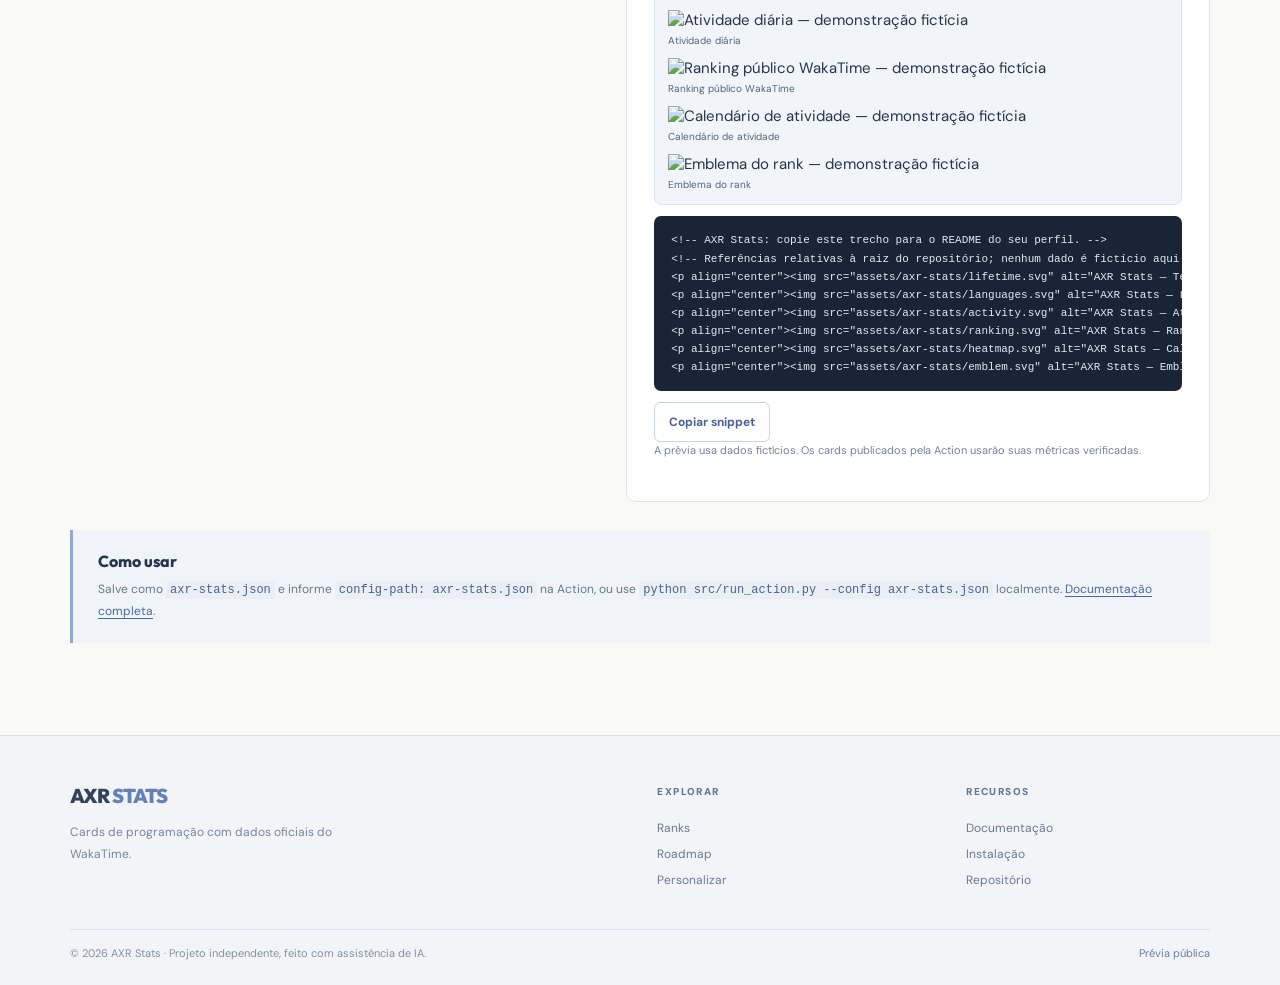
==== commit e55bb786: "feat(phase2.3): optionally hide card subtitle with matching Python SVG previews" ====
--- a/site/customize/index.html
+++ b/site/customize/index.html
@@ -60,6 +60,7 @@
 <label for="theme-typography">Escala tipográfica
 <select id="theme-typography"><option value="compact">Compacta · 90%</option><option value="standard" selected>Padrão · 100%</option><option value="large">Ampliada · 108%</option></select></label>
 <label class="theme-toggle" for="theme-rank-stars"><input id="theme-rank-stars" type="checkbox" checked><span>Exibir estrelas de progressão nos cards Tempo total e Emblema</span></label>
+<label class="theme-toggle" for="theme-card-subtitles"><input id="theme-card-subtitles" type="checkbox" checked><span>Exibir descrição secundária abaixo do título dos cards</span></label>
 </div>
 </div>
 <p class="theme-selection-feedback" id="theme-selection-feedback" role="status" aria-live="polite"></p>
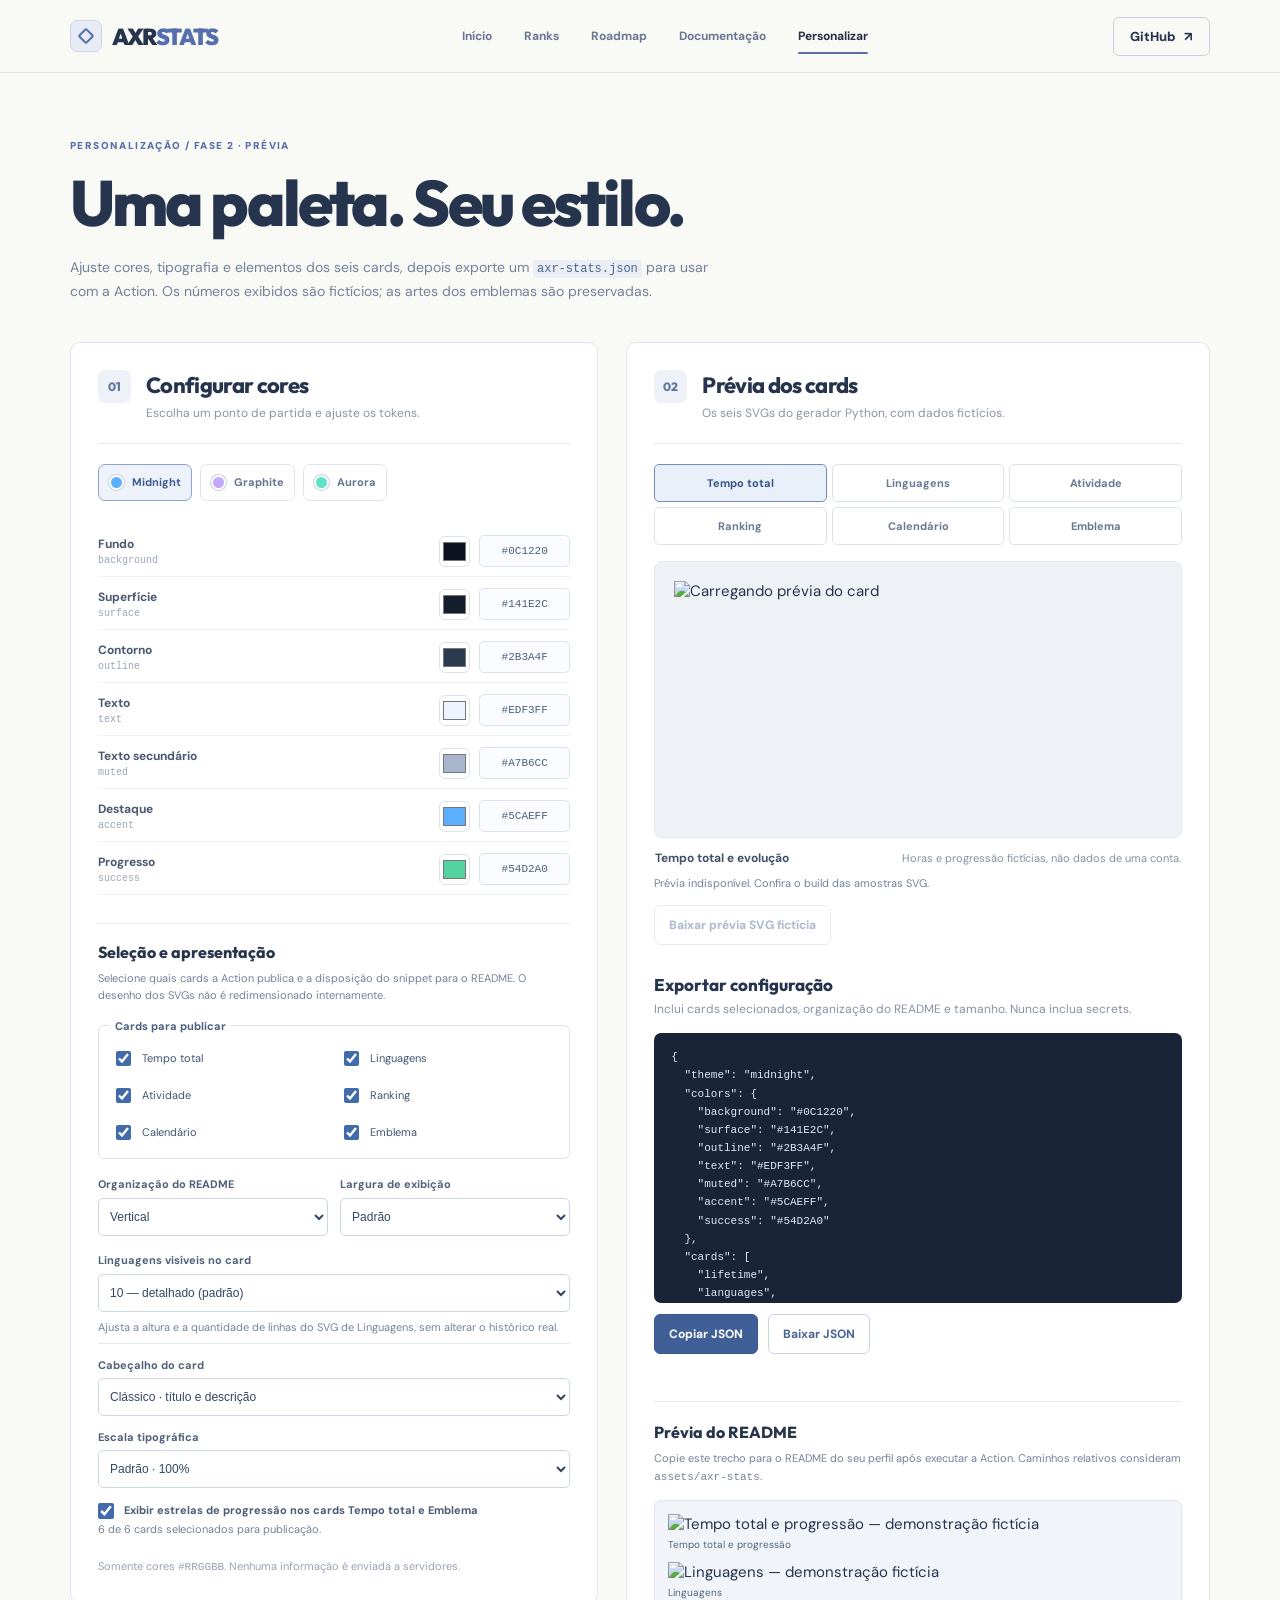
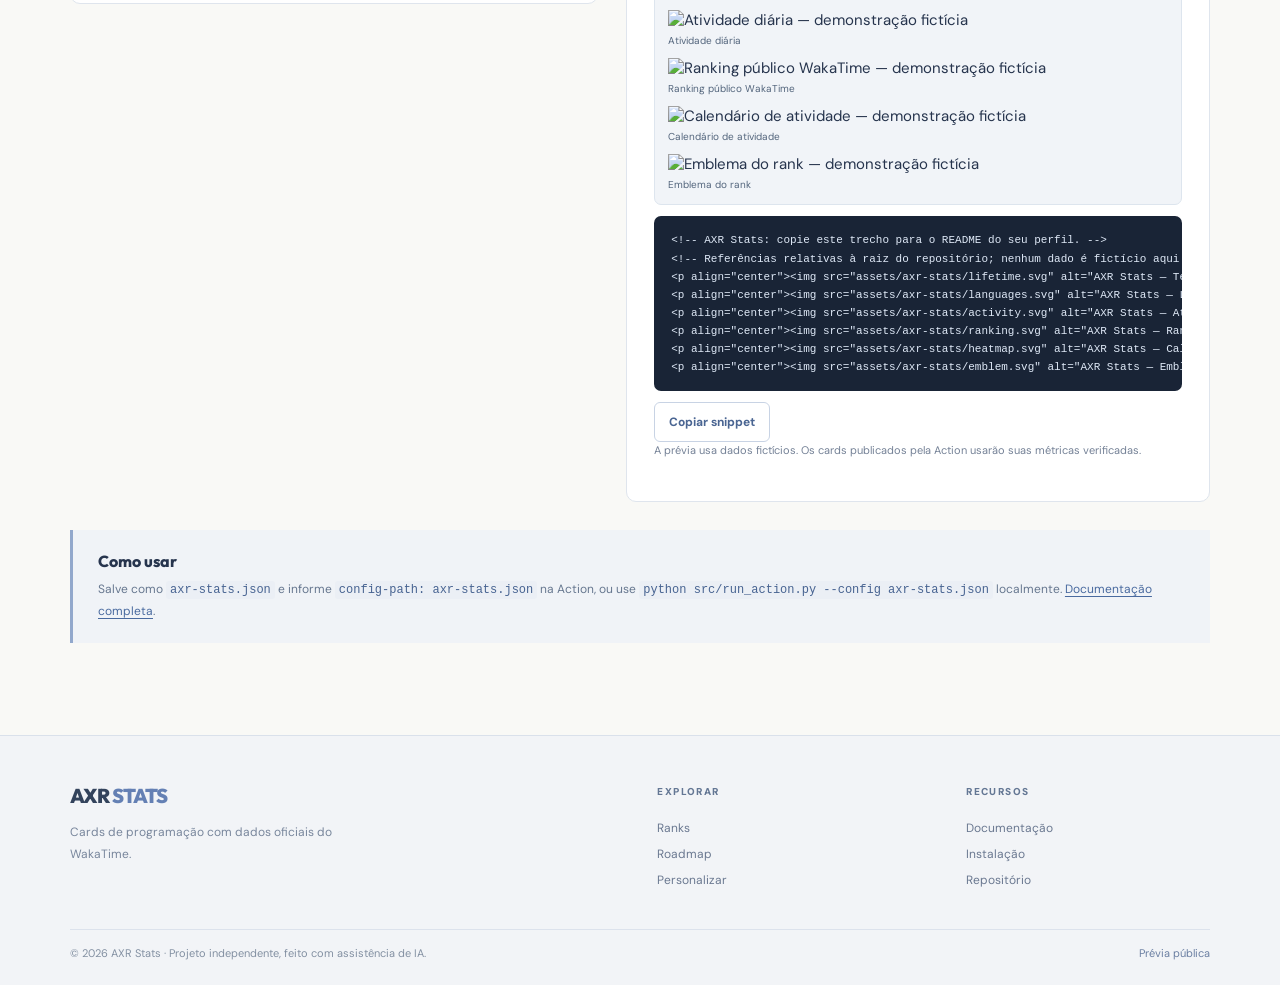
==== commit 74af8b56: "feat(editor): offer accessible classic and minimal SVG header variants" ====
--- a/site/customize/index.html
+++ b/site/customize/index.html
@@ -57,10 +57,11 @@
 </label>
 <p>Ajusta a altura e a quantidade de linhas do SVG de Linguagens, sem alterar o histórico real.</p>
 <div class="theme-advanced-controls" aria-label="Opções de renderização">
+<label for="theme-header-style">Cabeçalho do card
+<select id="theme-header-style"><option value="standard" selected>Clássico · título e descrição</option><option value="minimal">Minimalista · título e divisor</option></select></label>
 <label for="theme-typography">Escala tipográfica
 <select id="theme-typography"><option value="compact">Compacta · 90%</option><option value="standard" selected>Padrão · 100%</option><option value="large">Ampliada · 108%</option></select></label>
 <label class="theme-toggle" for="theme-rank-stars"><input id="theme-rank-stars" type="checkbox" checked><span>Exibir estrelas de progressão nos cards Tempo total e Emblema</span></label>
-<label class="theme-toggle" for="theme-card-subtitles"><input id="theme-card-subtitles" type="checkbox" checked><span>Exibir descrição secundária abaixo do título dos cards</span></label>
 </div>
 </div>
 <p class="theme-selection-feedback" id="theme-selection-feedback" role="status" aria-live="polite"></p>
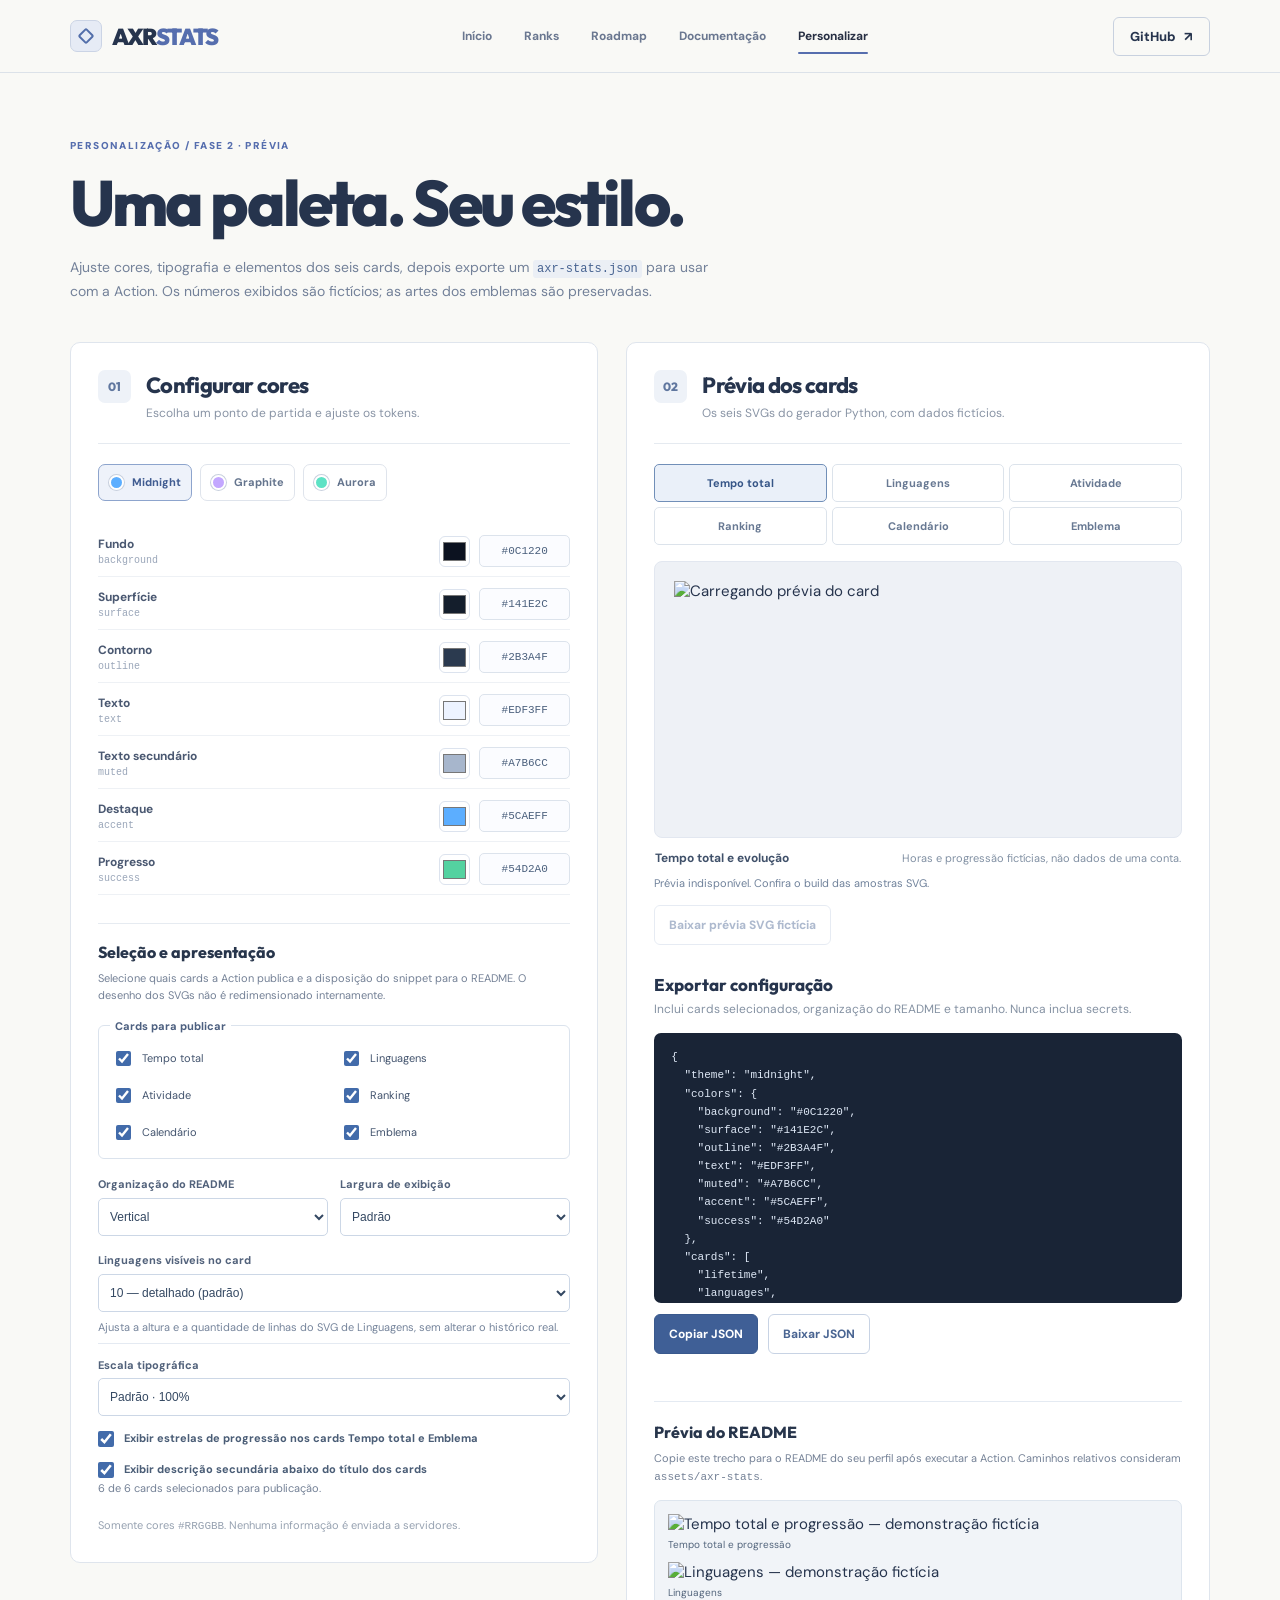
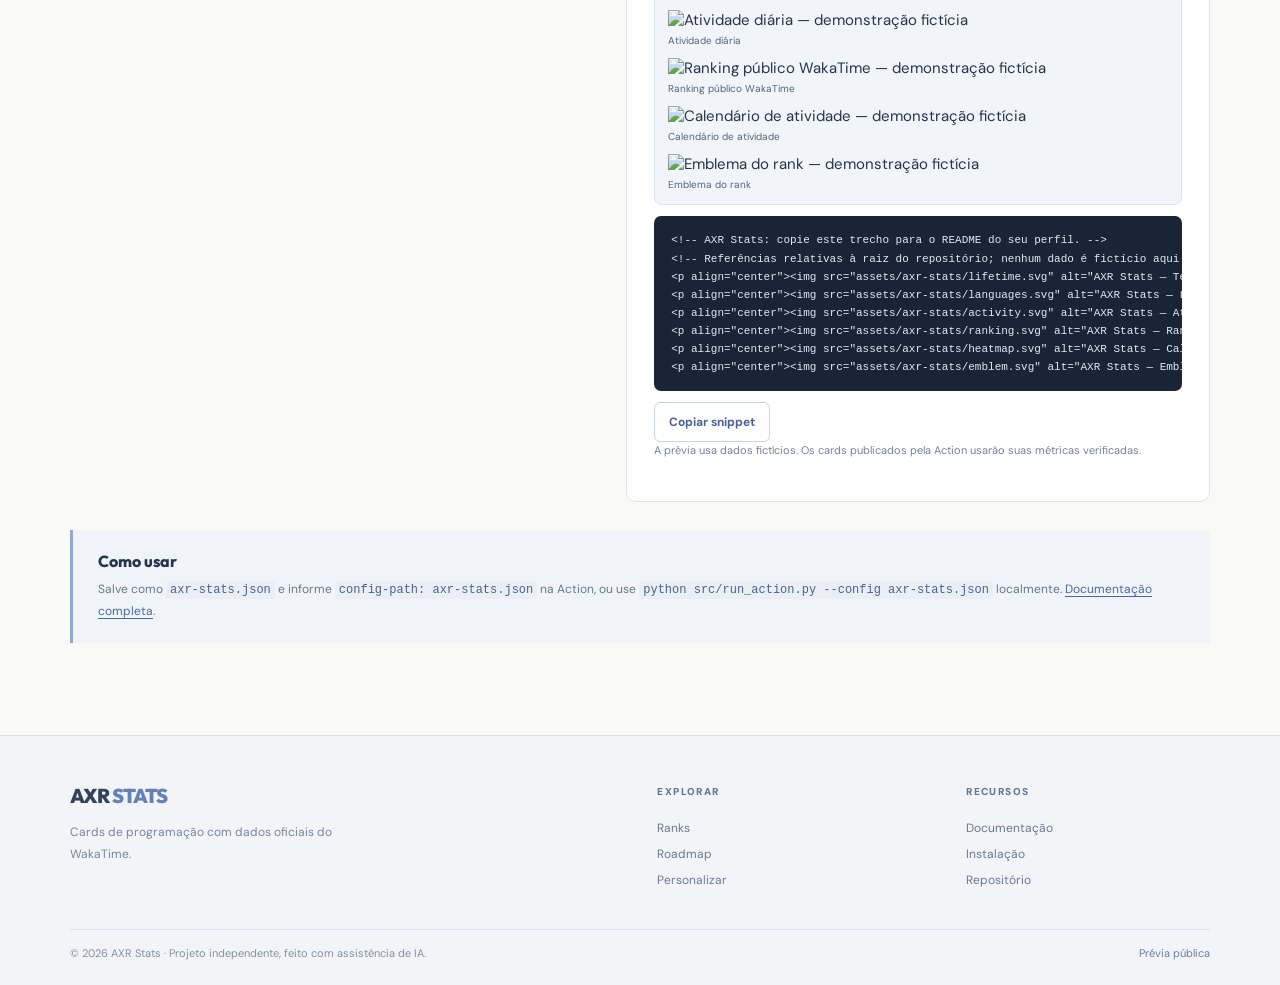
==== commit 5981d689: "feat(phase2.3): optional card subtitles with faithful SVG previews * feat(phase2.3): optionally hide" ====
--- a/site/customize/index.html
+++ b/site/customize/index.html
@@ -57,11 +57,10 @@
 </label>
 <p>Ajusta a altura e a quantidade de linhas do SVG de Linguagens, sem alterar o histórico real.</p>
 <div class="theme-advanced-controls" aria-label="Opções de renderização">
-<label for="theme-header-style">Cabeçalho do card
-<select id="theme-header-style"><option value="standard" selected>Clássico · título e descrição</option><option value="minimal">Minimalista · título e divisor</option></select></label>
 <label for="theme-typography">Escala tipográfica
 <select id="theme-typography"><option value="compact">Compacta · 90%</option><option value="standard" selected>Padrão · 100%</option><option value="large">Ampliada · 108%</option></select></label>
 <label class="theme-toggle" for="theme-rank-stars"><input id="theme-rank-stars" type="checkbox" checked><span>Exibir estrelas de progressão nos cards Tempo total e Emblema</span></label>
+<label class="theme-toggle" for="theme-card-subtitles"><input id="theme-card-subtitles" type="checkbox" checked><span>Exibir descrição secundária abaixo do título dos cards</span></label>
 </div>
 </div>
 <p class="theme-selection-feedback" id="theme-selection-feedback" role="status" aria-live="polite"></p>
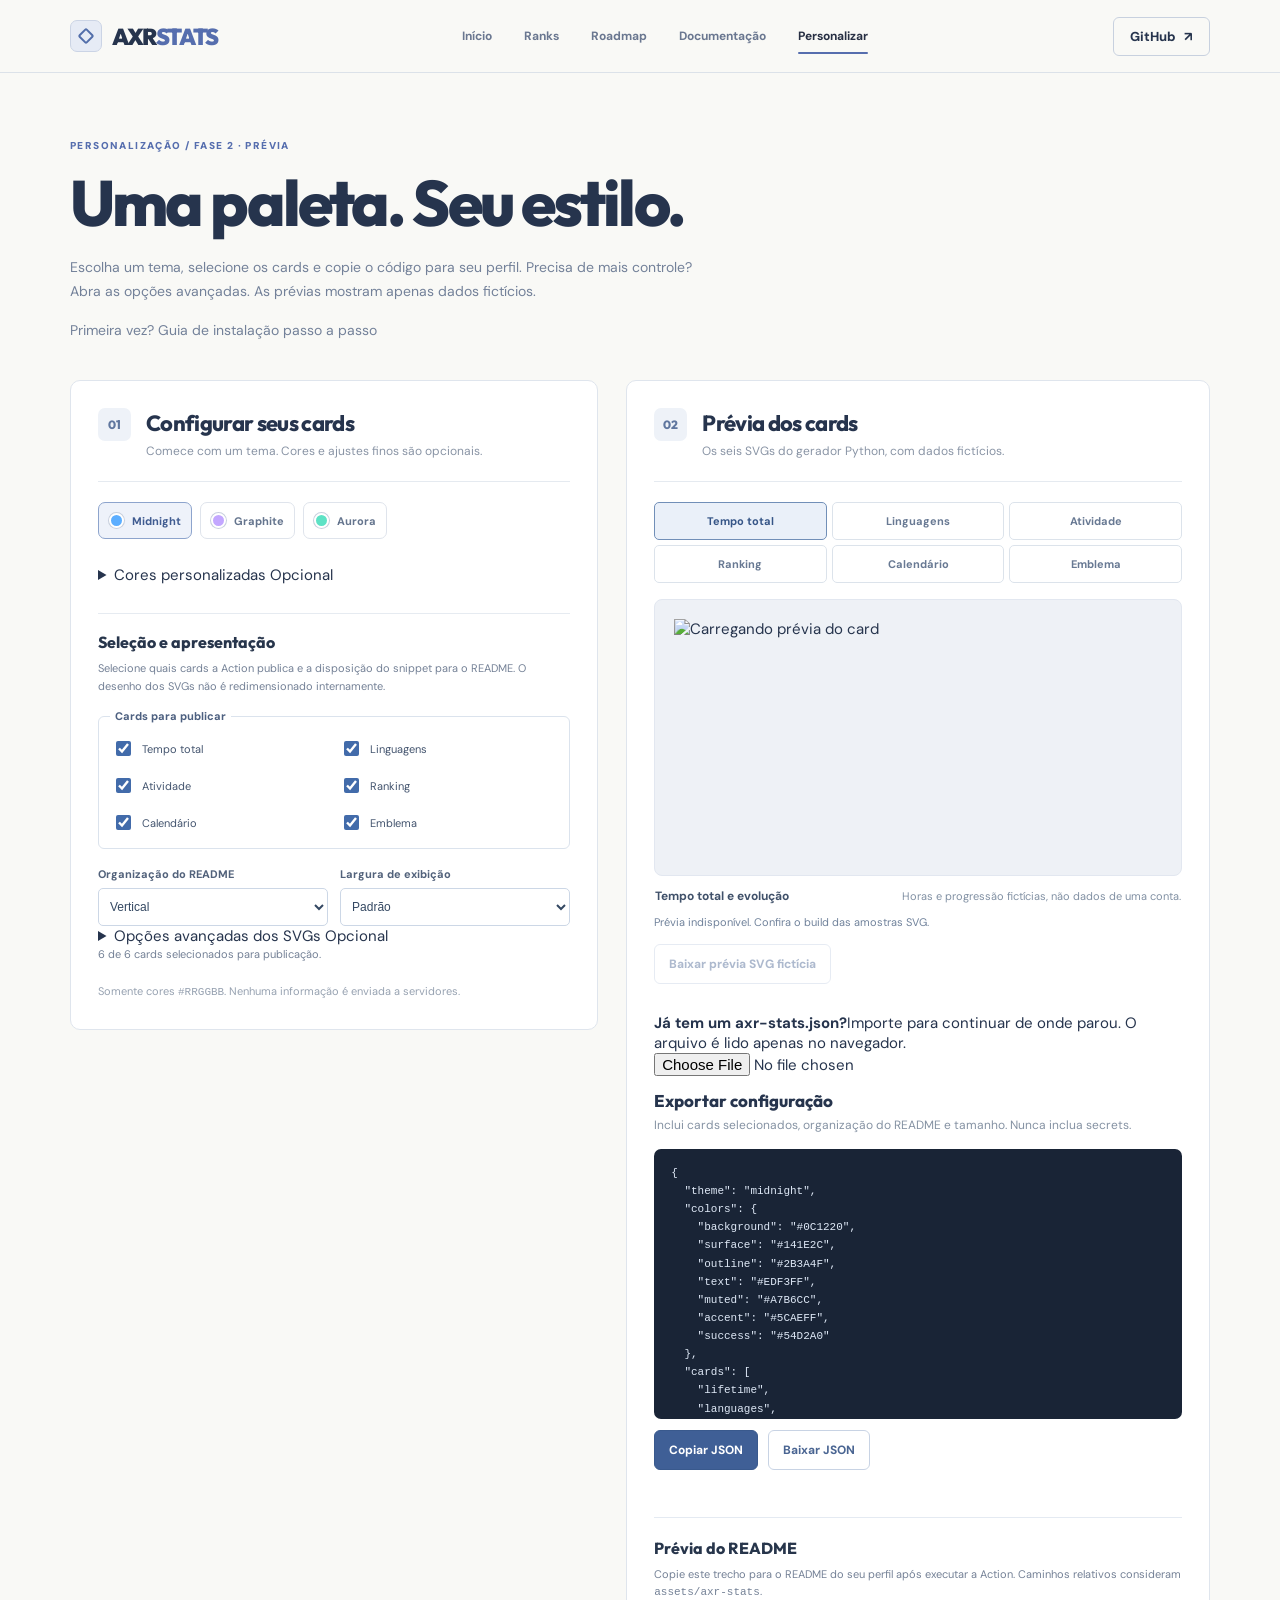
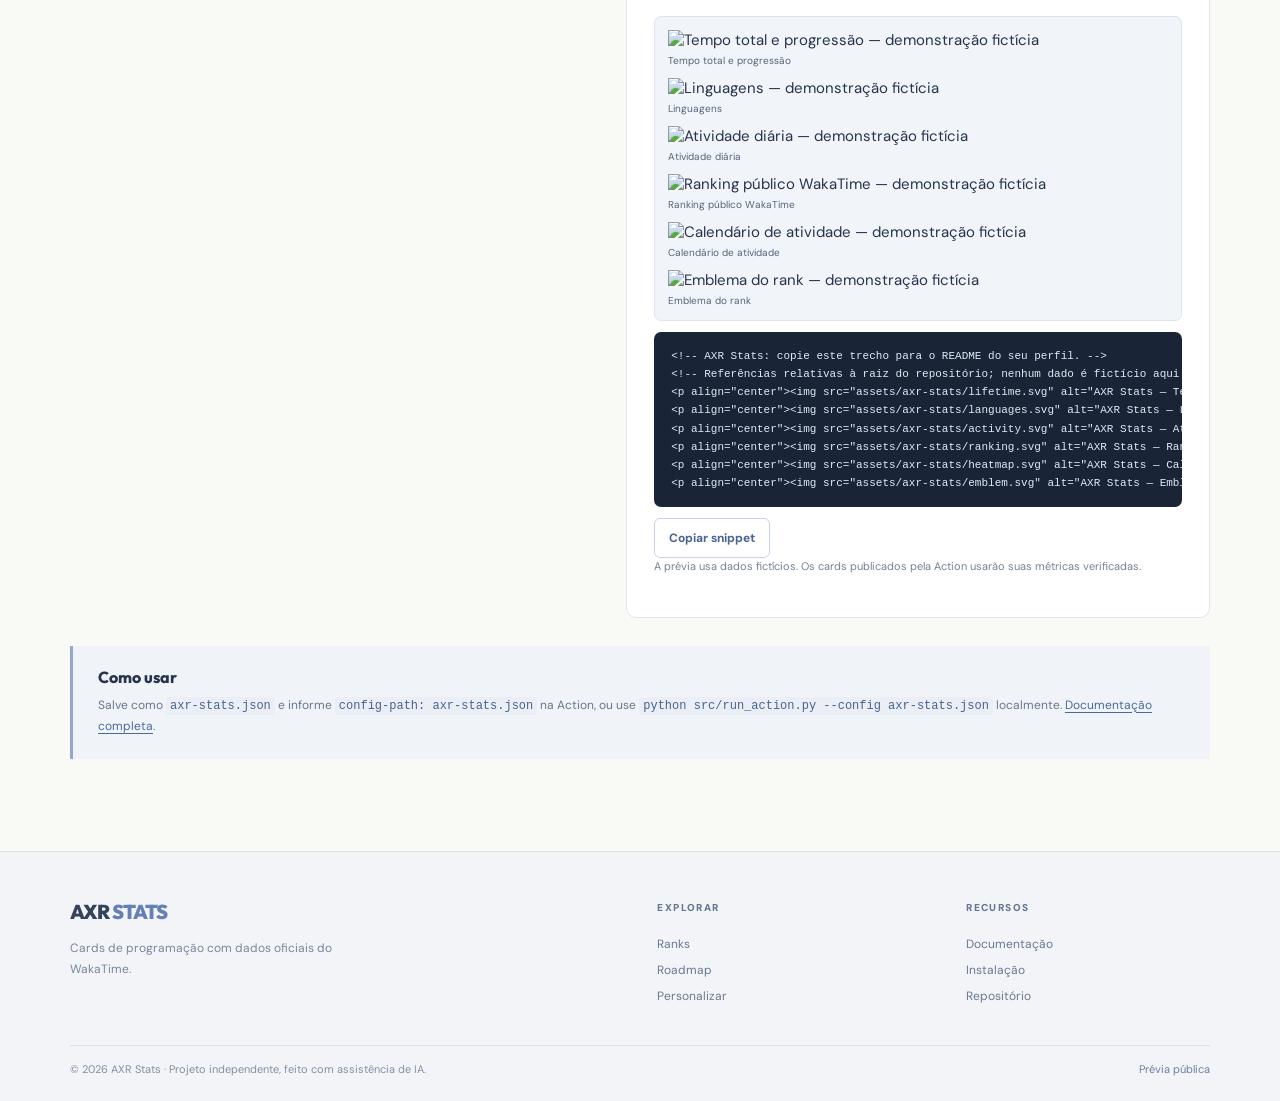
==== commit 5faf7c70: "feat(onboarding): simplify workbench with progressive disclosure and local JSON import" ====
--- a/site/customize/index.html
+++ b/site/customize/index.html
@@ -18,15 +18,16 @@
 <a class="header-github" href="https://github.com/axrobert/axr-stats" target="_blank" rel="noopener noreferrer">GitHub <span aria-hidden="true">↗</span></a>
 </div></header>
 <main id="conteudo" class="wrap theme-main">
-<div class="theme-intro"><p class="eyebrow">PERSONALIZAÇÃO / FASE 2 · PRÉVIA</p><h1>Uma paleta. Seu estilo.</h1><p>Ajuste cores, tipografia e elementos dos seis cards, depois exporte um <code>axr-stats.json</code> para usar com a Action. Os números exibidos são fictícios; as artes dos emblemas são preservadas.</p></div>
+<div class="theme-intro"><p class="eyebrow">PERSONALIZAÇÃO / FASE 2 · PRÉVIA</p><h1>Uma paleta. Seu estilo.</h1><p>Escolha um tema, selecione os cards e copie o código para seu perfil. Precisa de mais controle? Abra as opções avançadas. As prévias mostram apenas dados fictícios.</p><p><a class="theme-install-link" href="../docs/installation/">Primeira vez? Guia de instalação passo a passo</a></p></div>
 <div class="theme-workbench">
 <section class="theme-editor" aria-labelledby="theme-editor-heading">
-<div class="theme-panel-heading"><span class="theme-index">01</span><div><h2 id="theme-editor-heading">Configurar cores</h2><p>Escolha um ponto de partida e ajuste os tokens.</p></div></div>
+<div class="theme-panel-heading"><span class="theme-index">01</span><div><h2 id="theme-editor-heading">Configurar seus cards</h2><p>Comece com um tema. Cores e ajustes finos são opcionais.</p></div></div>
 <div class="theme-presets" role="group" aria-label="Paleta inicial">
 <button type="button" class="theme-preset is-selected" data-theme="midnight" aria-pressed="true"><span class="theme-preset-mark mark-midnight"></span>Midnight</button>
 <button type="button" class="theme-preset" data-theme="graphite" aria-pressed="false"><span class="theme-preset-mark mark-graphite"></span>Graphite</button>
 <button type="button" class="theme-preset" data-theme="aurora" aria-pressed="false"><span class="theme-preset-mark mark-aurora"></span>Aurora</button>
 </div>
+<details class="theme-advanced-panel" id="theme-color-details"><summary>Cores personalizadas <span>Opcional</span></summary>
 <div class="theme-colors" id="theme-colors">
 <div class="theme-field"><label for="token-background">Fundo <code>background</code></label><div><input id="token-background" type="color" data-color="background" value="#0c1220"><input type="text" data-hex="background" value="#0C1220" maxlength="7" pattern="#[0-9a-fA-F]{6}" spellcheck="false" aria-label="Fundo hexadecimal"></div></div>
 <div class="theme-field"><label for="token-surface">Superfície <code>surface</code></label><div><input id="token-surface" type="color" data-color="surface" value="#141e2c"><input type="text" data-hex="surface" value="#141E2C" maxlength="7" pattern="#[0-9a-fA-F]{6}" spellcheck="false" aria-label="Superfície hexadecimal"></div></div>
@@ -36,6 +37,7 @@
 <div class="theme-field"><label for="token-accent">Destaque <code>accent</code></label><div><input id="token-accent" type="color" data-color="accent" value="#5caeff"><input type="text" data-hex="accent" value="#5CAEFF" maxlength="7" pattern="#[0-9a-fA-F]{6}" spellcheck="false" aria-label="Destaque hexadecimal"></div></div>
 <div class="theme-field"><label for="token-success">Progresso <code>success</code></label><div><input id="token-success" type="color" data-color="success" value="#54d2a0"><input type="text" data-hex="success" value="#54D2A0" maxlength="7" pattern="#[0-9a-fA-F]{6}" spellcheck="false" aria-label="Progresso hexadecimal"></div></div>
 </div>
+</details>
 <section class="theme-output-controls" aria-labelledby="theme-output-title">
 <h3 id="theme-output-title">Seleção e apresentação</h3>
 <p>Selecione quais cards a Action publica e a disposição do snippet para o README. O desenho dos SVGs não é redimensionado internamente.</p>
@@ -51,18 +53,24 @@
 <label for="theme-layout">Organização do README<select id="theme-layout"><option value="stacked">Vertical</option><option value="paired">Duas colunas</option></select></label>
 <label for="theme-size">Largura de exibição<select id="theme-size"><option value="compact">Compacto</option><option value="standard" selected>Padrão</option><option value="large">Amplo</option></select></label>
 </div>
+<details class="theme-advanced-panel" id="theme-render-details"><summary>Opções avançadas dos SVGs <span>Opcional</span></summary>
 <div class="theme-layout-options theme-render-options">
 <label for="theme-language-rows">Linguagens visíveis no card
 <select id="theme-language-rows"><option value="5">5 — compacto</option><option value="8">8 — intermediário</option><option value="10" selected>10 — detalhado (padrão)</option></select>
 </label>
 <p>Ajusta a altura e a quantidade de linhas do SVG de Linguagens, sem alterar o histórico real.</p>
 <div class="theme-advanced-controls" aria-label="Opções de renderização">
+<label for="theme-output-dir">Pasta dos cards no repositório
+<input id="theme-output-dir" type="text" value="assets/axr-stats" maxlength="200" spellcheck="false" autocomplete="off"></label>
+<label for="theme-timezone">Fuso horário
+<input id="theme-timezone" type="text" value="UTC" maxlength="100" spellcheck="false" autocomplete="off"></label>
 <label for="theme-typography">Escala tipográfica
 <select id="theme-typography"><option value="compact">Compacta · 90%</option><option value="standard" selected>Padrão · 100%</option><option value="large">Ampliada · 108%</option></select></label>
 <label class="theme-toggle" for="theme-rank-stars"><input id="theme-rank-stars" type="checkbox" checked><span>Exibir estrelas de progressão nos cards Tempo total e Emblema</span></label>
 <label class="theme-toggle" for="theme-card-subtitles"><input id="theme-card-subtitles" type="checkbox" checked><span>Exibir descrição secundária abaixo do título dos cards</span></label>
 </div>
 </div>
+</details>
 <p class="theme-selection-feedback" id="theme-selection-feedback" role="status" aria-live="polite"></p>
 </section>
 <p class="theme-help">Somente cores <code>#RRGGBB</code>. Nenhuma informação é enviada a servidores.</p>
@@ -86,6 +94,9 @@
 <p class="theme-preview-status" id="theme-preview-message" role="status" aria-live="polite">Carregando prévias geradas pelo Python...</p>
 <button type="button" id="download-preview" class="theme-secondary" disabled>Baixar prévia SVG fictícia</button>
 <div class="theme-export">
+<div class="theme-import"><label for="theme-import-file"><strong>Já tem um axr-stats.json?</strong><span>Importe para continuar de onde parou. O arquivo é lido apenas no navegador.</span></label>
+<input type="file" id="theme-import-file" accept=".json,application/json">
+<p id="theme-import-status" role="status" aria-live="polite"></p></div>
 <div><h3>Exportar configuração</h3><p>Inclui cards selecionados, organização do README e tamanho. Nunca inclua secrets.</p></div>
 <pre><code id="theme-json" aria-label="Arquivo JSON da paleta">{"theme":"midnight"}</code></pre>
 <div class="theme-actions"><button type="button" id="copy-theme" class="theme-primary">Copiar JSON</button><button type="button" id="download-theme" class="theme-secondary">Baixar JSON</button></div>
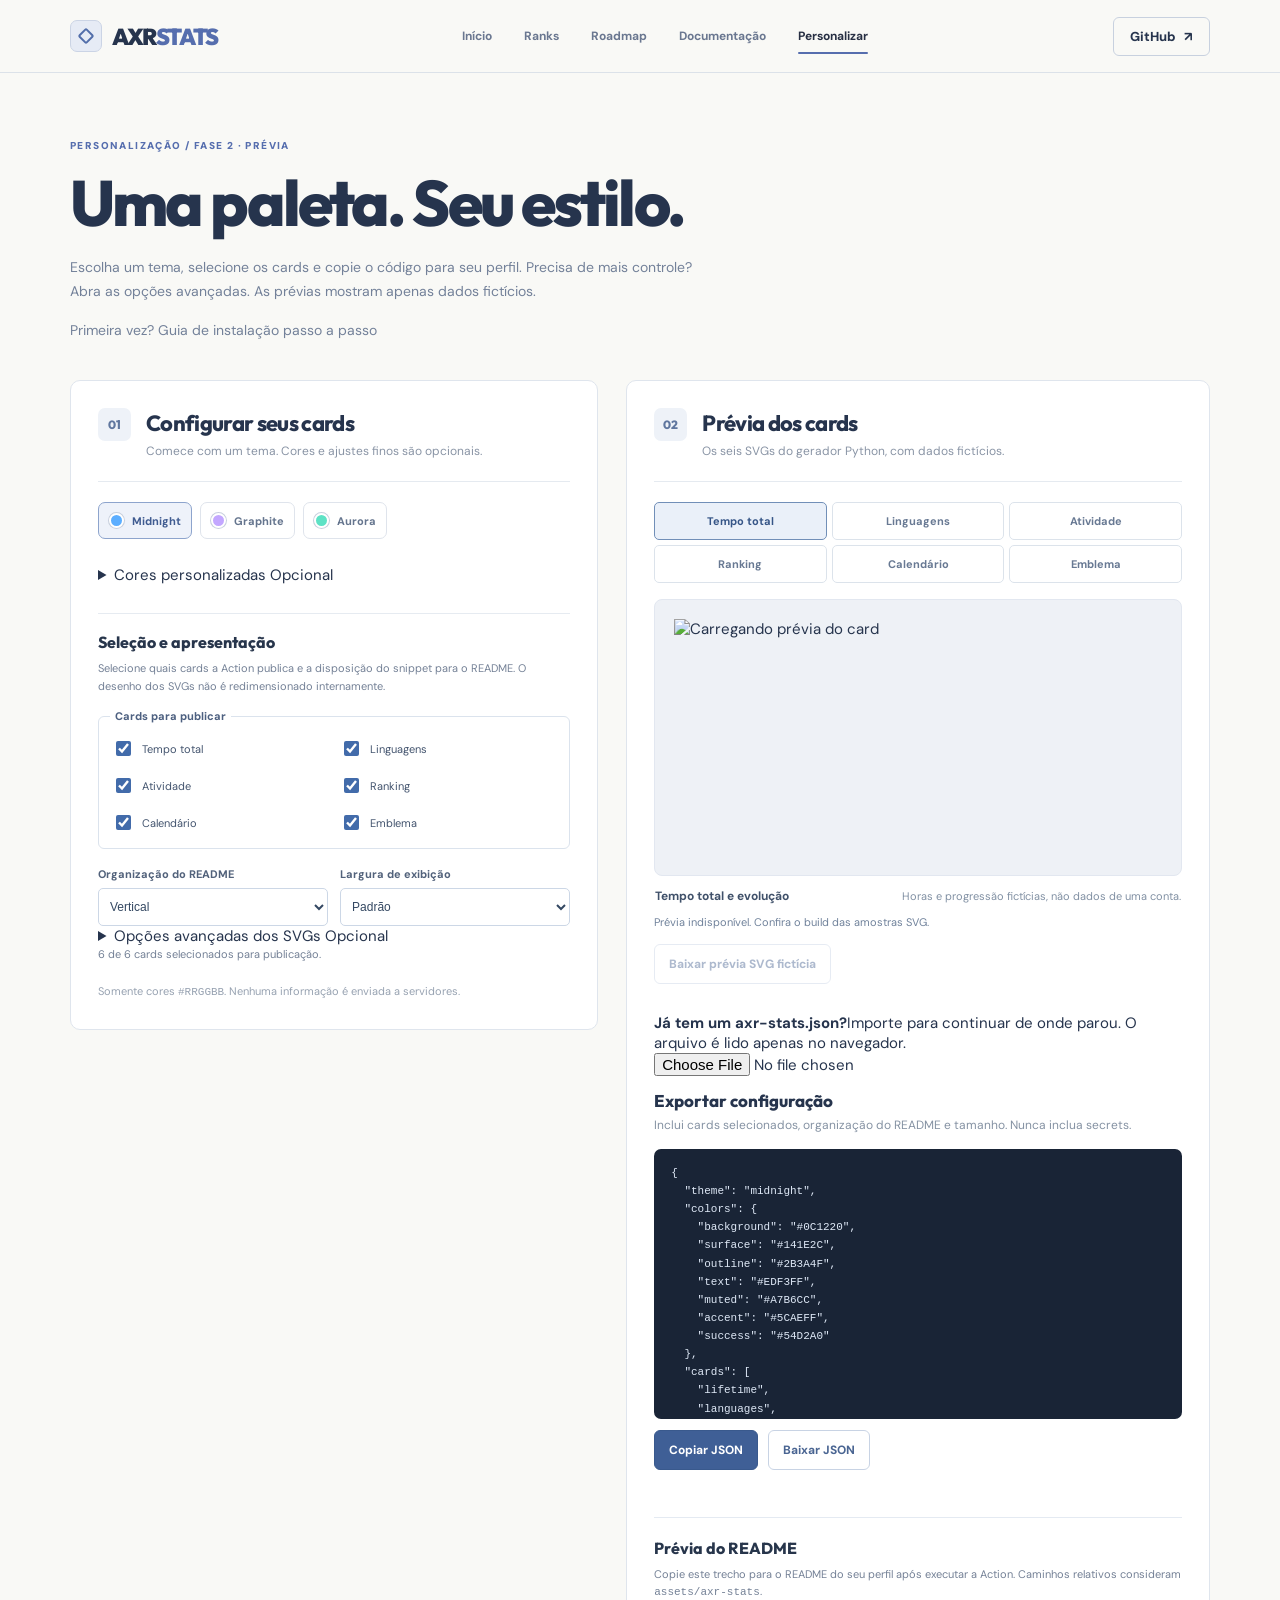
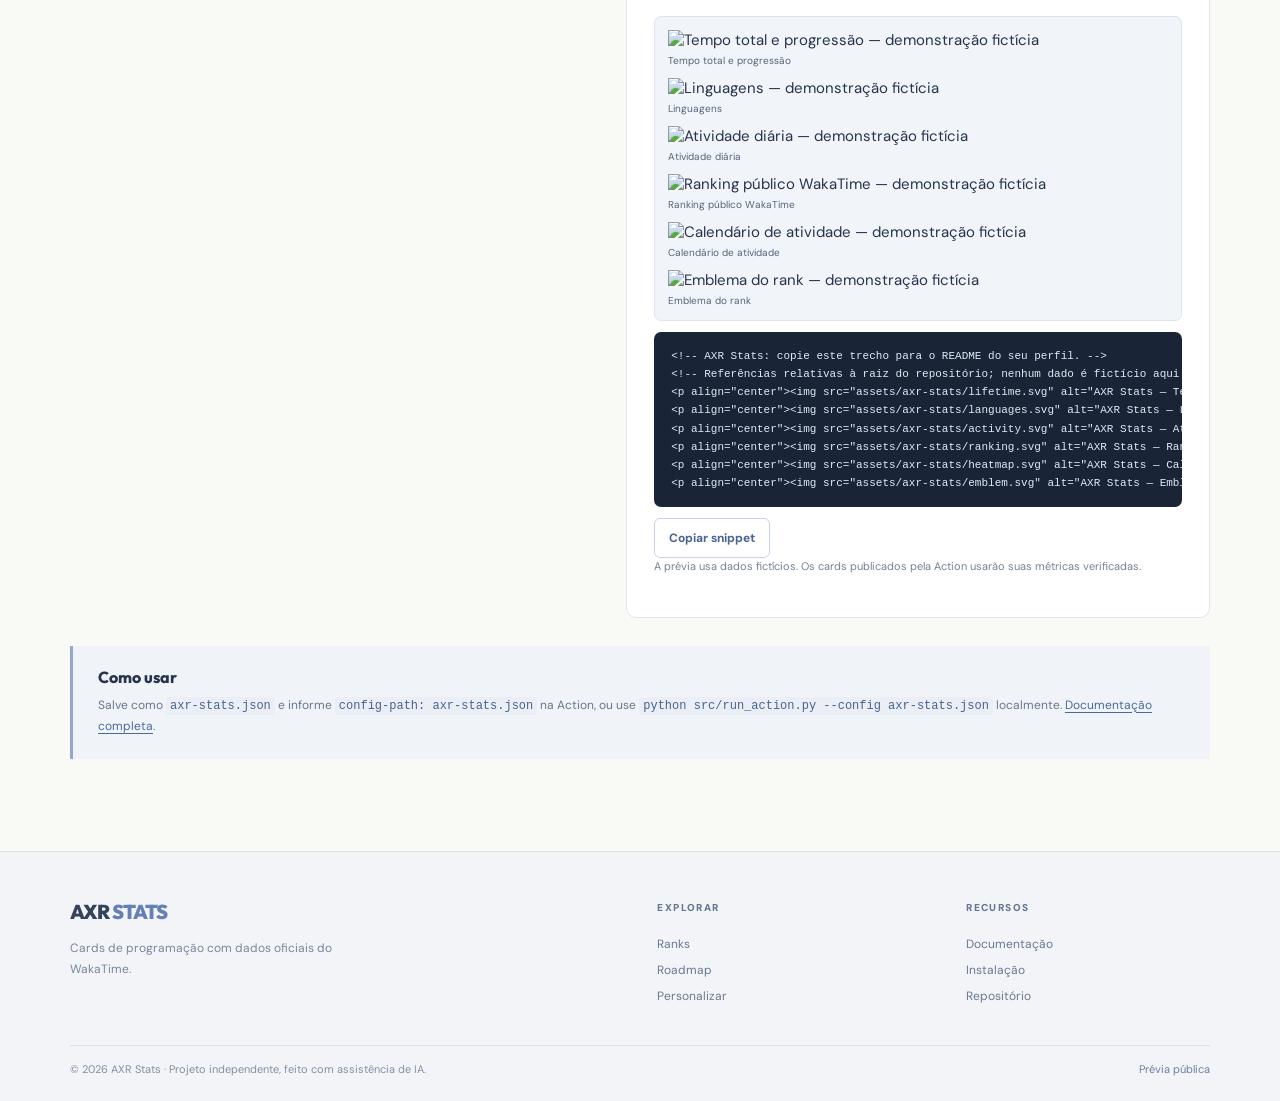
==== commit 34ffb2c0: "feat(workbench): load validated local JSON importer" ====
--- a/site/customize/index.html
+++ b/site/customize/index.html
@@ -7,7 +7,7 @@
 <title>Personalizar temas — AXR Stats</title>
 <link rel="icon" href="../favicon.svg" type="image/svg+xml">
 <link rel="stylesheet" href="../style.css">
-<script defer src="../ui.js"></script><script defer src="customize.js"></script><script defer src="preview.js"></script>
+<script defer src="../ui.js"></script><script defer src="customize.js"></script><script defer src="preview.js"></script><script defer src="import.js"></script>
 </head>
 <body class="customize-page">
 <a class="skip" href="#conteudo">Ir para o conteúdo</a>
